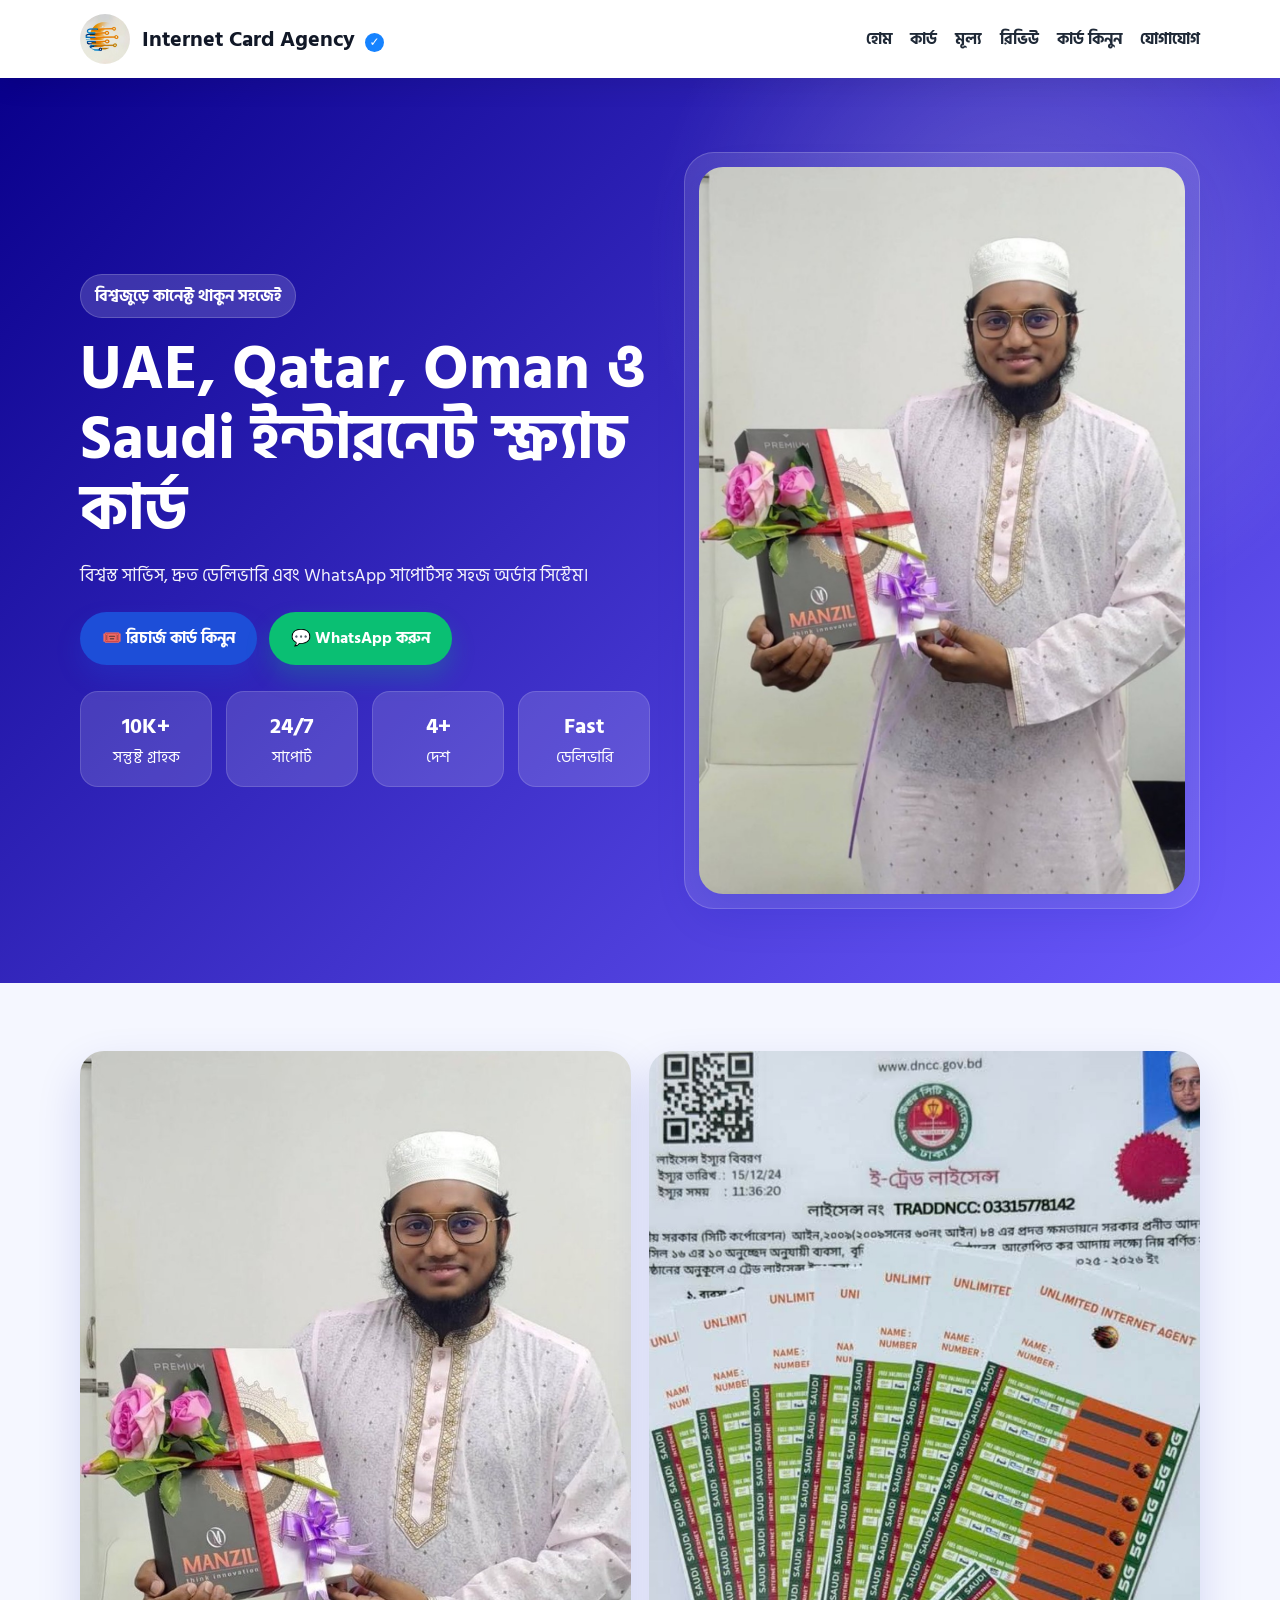
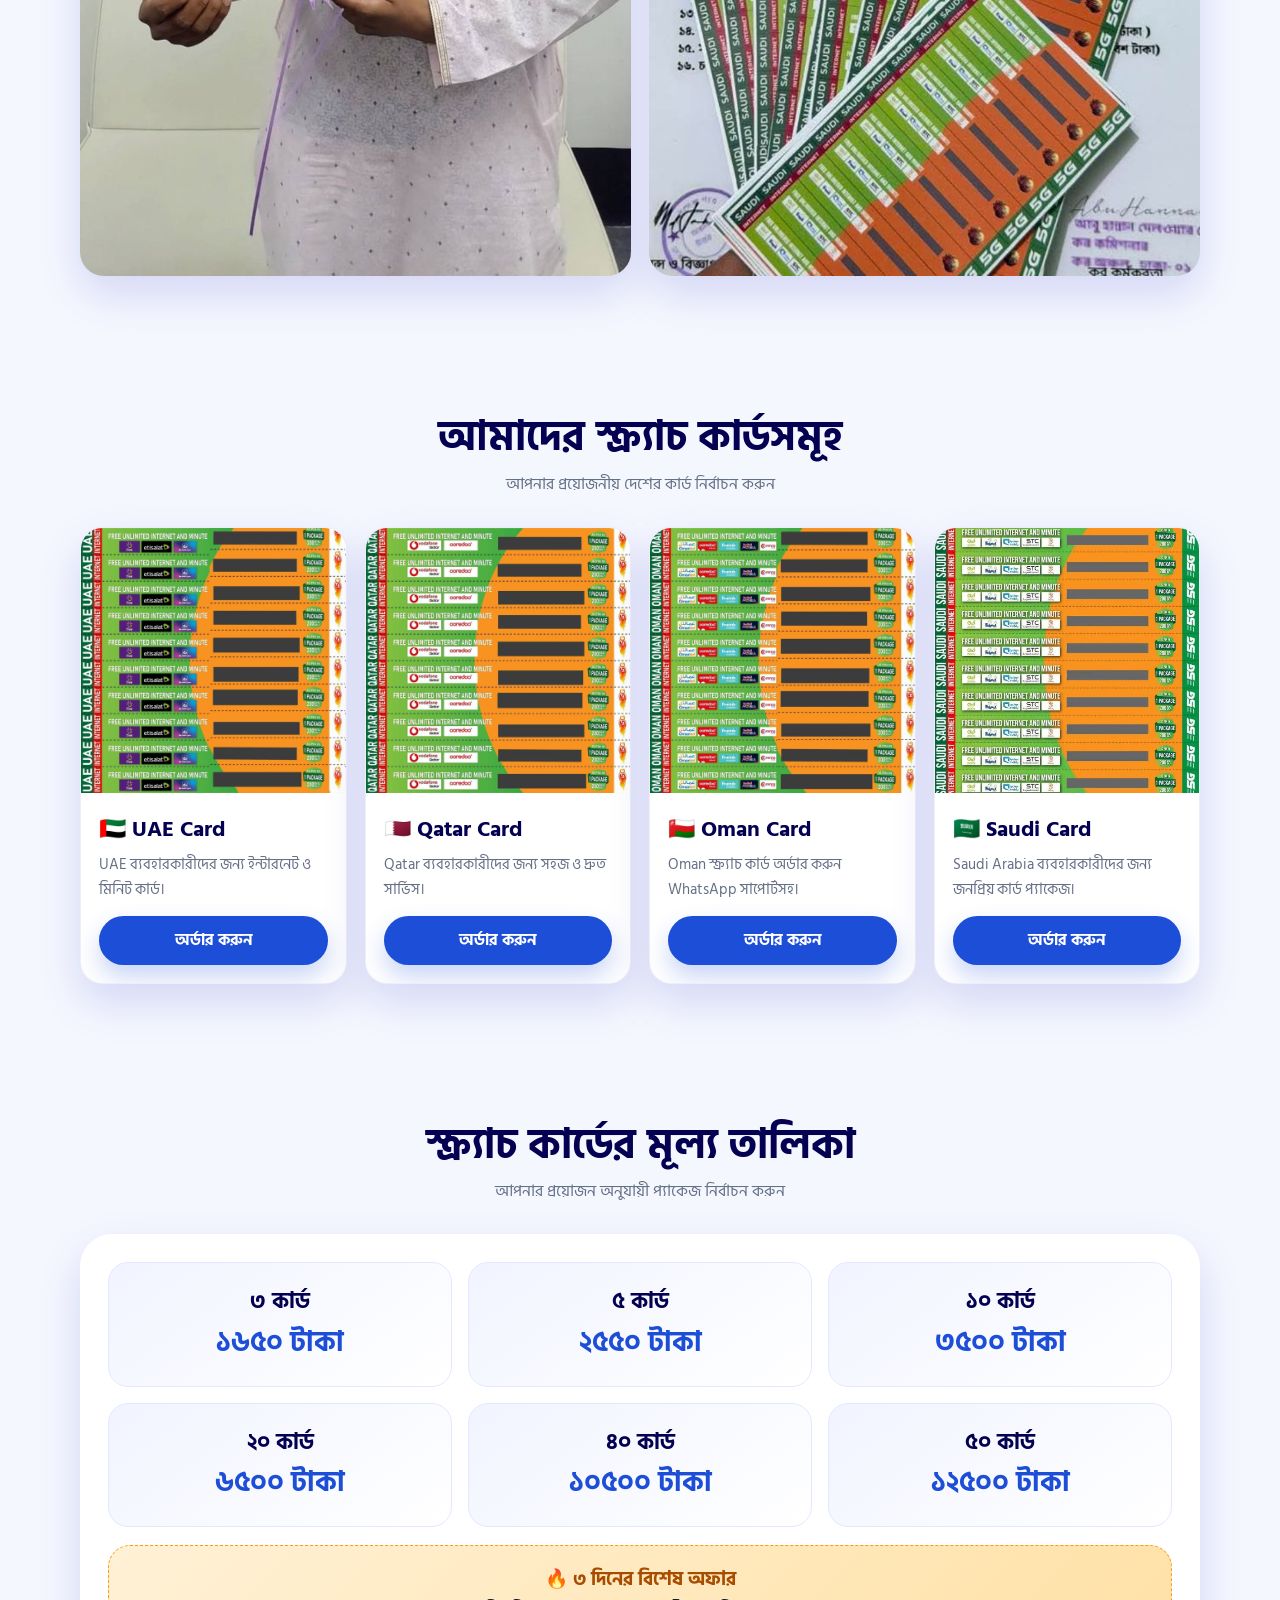
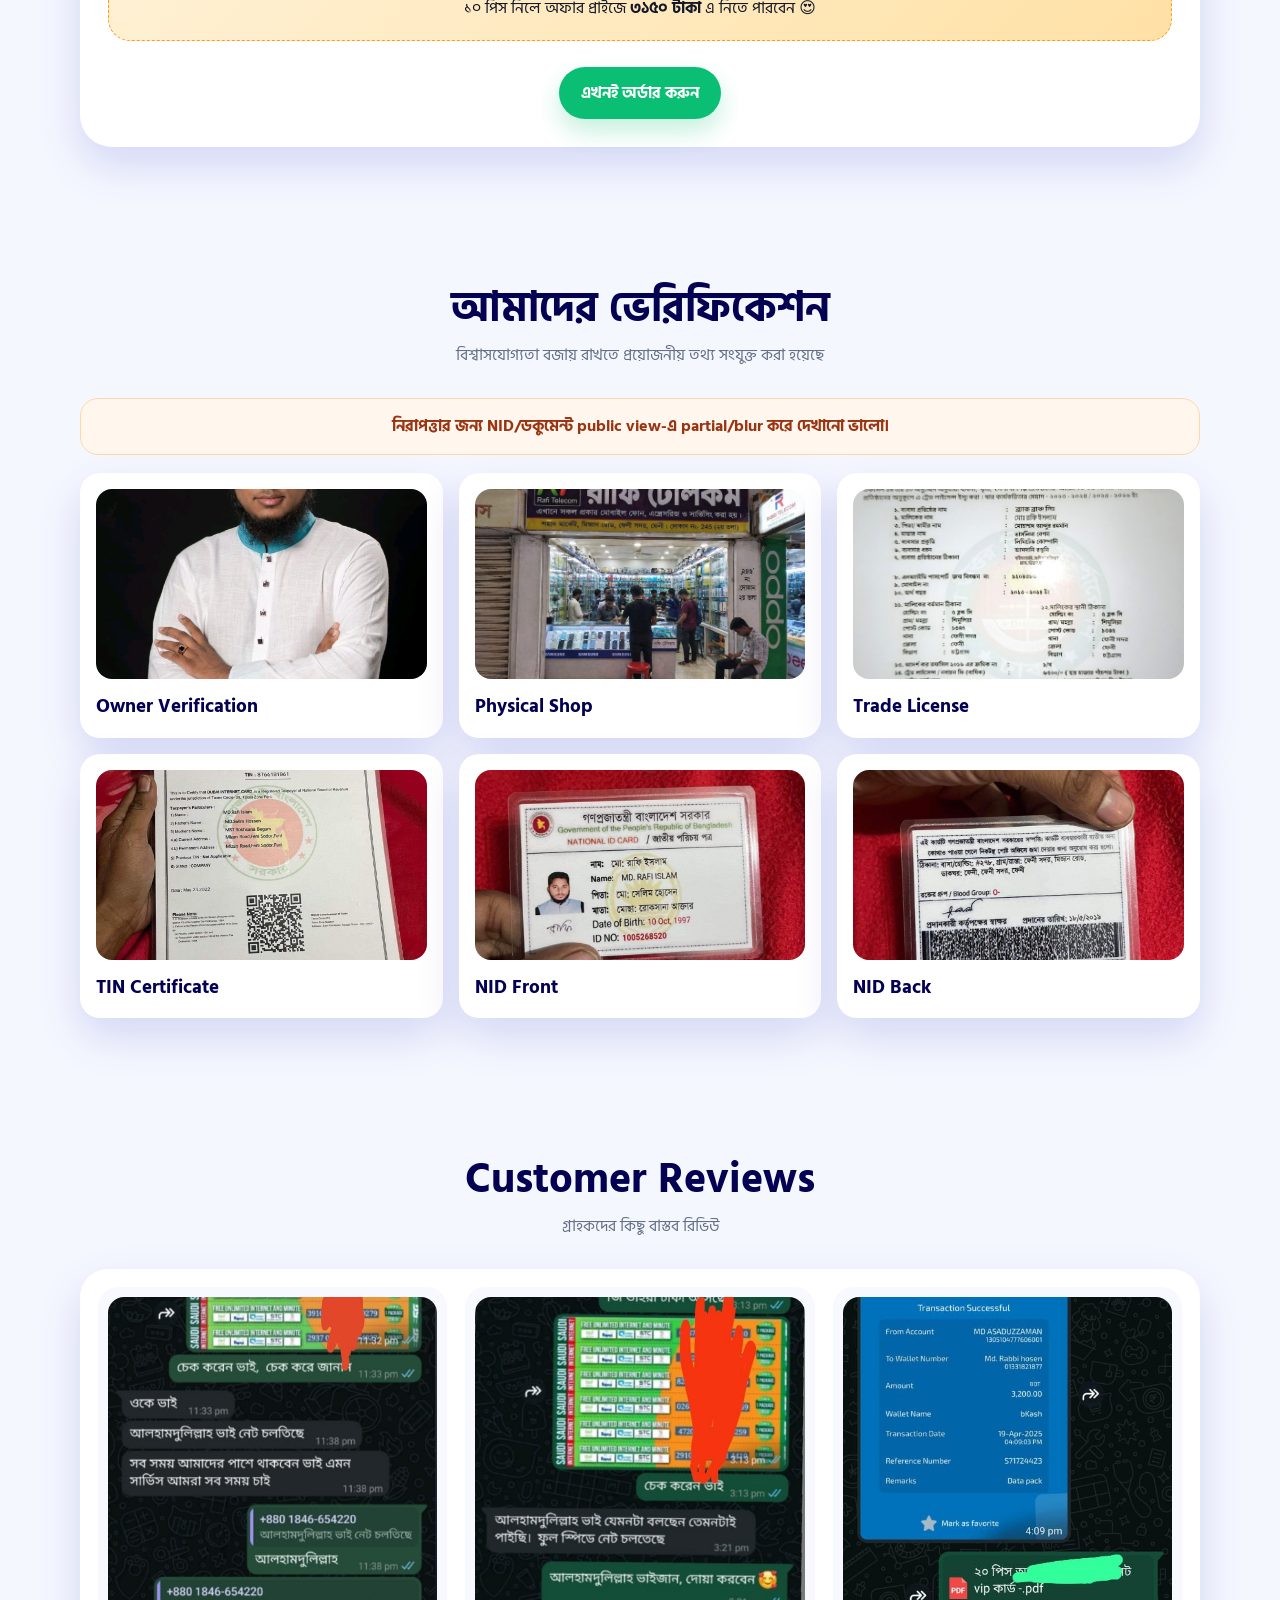
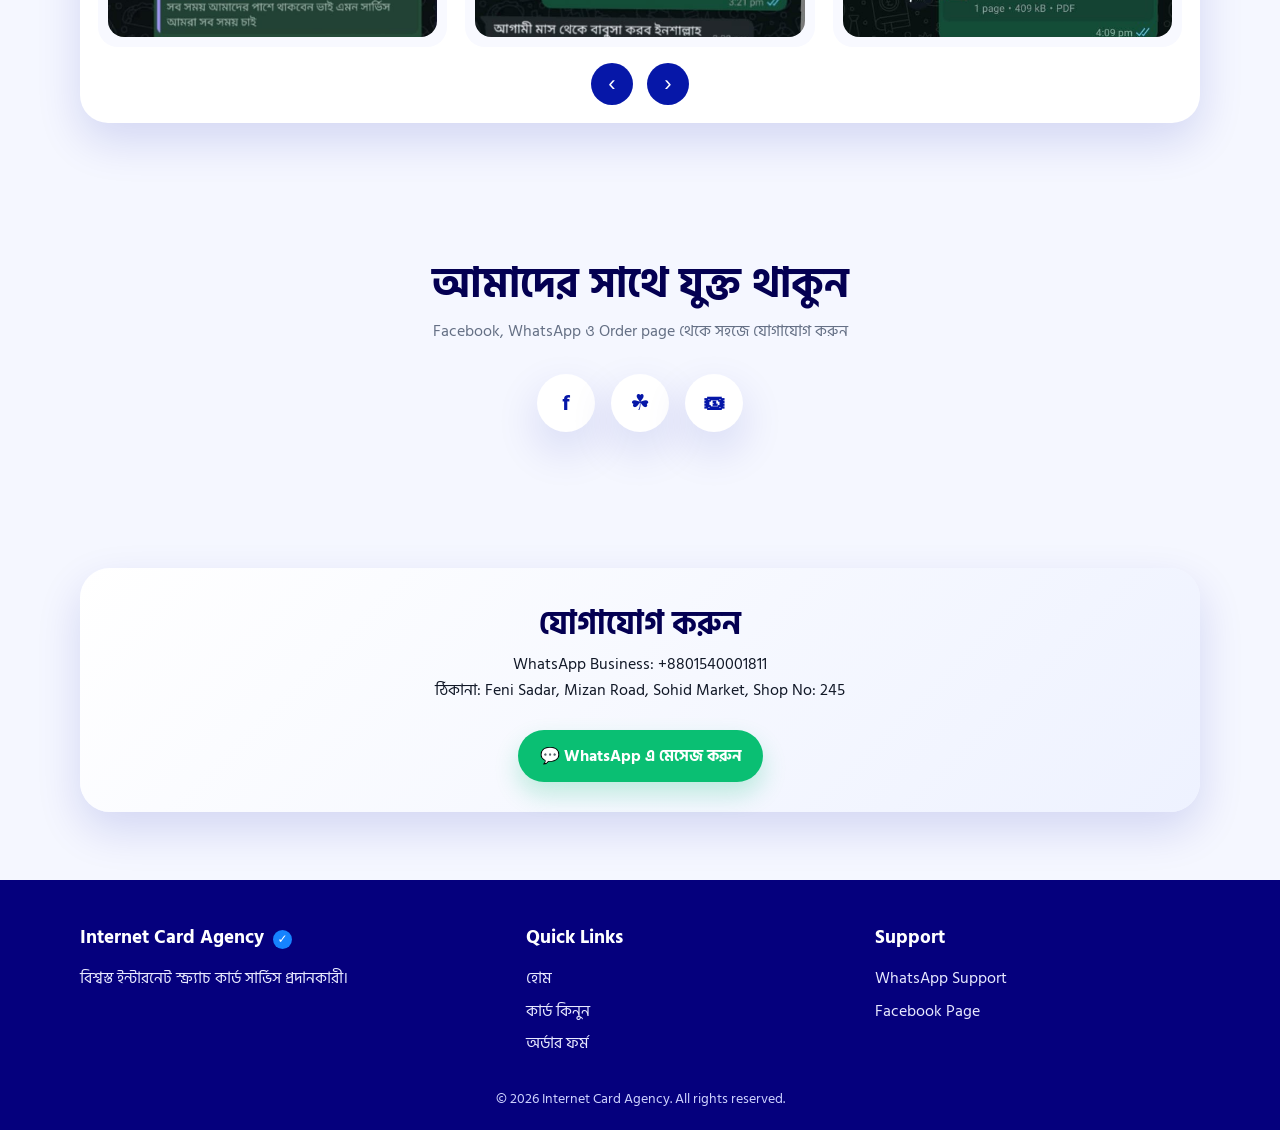
==== index.html @ 19df3362 "Update index.html with new content and structure" ====
<!DOCTYPE html>
<html lang="bn">
<head>
  <!-- ================= Basic SEO ================= -->
  <meta charset="UTF-8">
  <meta name="viewport" content="width=device-width, initial-scale=1.0">
  <title>Internet Card Agency | ইন্টারনেট কার্ড এজেন্সি</title>
  <meta name="description" content="Internet Card Agency - UAE, Qatar, Oman, Saudi scratch card service with trusted WhatsApp support.">
  <link rel="preconnect" href="https://fonts.googleapis.com">
  <link rel="preconnect" href="https://fonts.gstatic.com" crossorigin>
  <link href="https://fonts.googleapis.com/css2?family=Hind+Siliguri:wght@400;600;700;800&display=swap" rel="stylesheet">
  <link rel="stylesheet" href="assets/css/style.css">
</head>
<body>

<!-- ================= Header/Menu ================= -->
<header class="header">
  <div class="container nav">
    <a class="brand" href="index.html">
      <img src="assets/images/logo.png" class="logo" alt="Internet Card Agency Logo">
      <span>Internet Card Agency <span class="verify-dot">✓</span></span>
    </a>
    <button class="menu-btn" onclick="toggleMenu()">☰</button>
    <nav class="menu">
      <a href="index.html">হোম</a>
      <a href="#cards">কার্ড</a>
      <a href="#pricing">মূল্য</a>
      <a href="#reviews">রিভিউ</a>
      <a href="recharge-card.html">কার্ড কিনুন</a>
      <a href="#contact">যোগাযোগ</a>
    </nav>
  </div>
</header>

<!-- ================= Hero Section ================= -->
<section class="hero">
  <div class="container hero-grid">
    <div>
      <span class="badge">বিশ্বজুড়ে কানেক্ট থাকুন সহজেই</span>
      <h1>UAE, Qatar, Oman ও Saudi ইন্টারনেট স্ক্র্যাচ কার্ড</h1>
      <p>বিশ্বস্ত সার্ভিস, দ্রুত ডেলিভারি এবং WhatsApp সাপোর্টসহ সহজ অর্ডার সিস্টেম।</p>
      <div class="hero-actions">
        <a class="btn" href="recharge-card.html">🎟️ রিচার্জ কার্ড কিনুন</a>
        <a class="btn btn-green" href="https://wa.me/8801540001811">💬 WhatsApp করুন</a>
      </div>

      <div class="stats">
        <div class="stat"><b>10K+</b>সন্তুষ্ট গ্রাহক</div>
        <div class="stat"><b>24/7</b>সাপোর্ট</div>
        <div class="stat"><b>4+</b>দেশ</div>
        <div class="stat"><b>Fast</b>ডেলিভারি</div>
      </div>
    </div>

    <div class="hero-card">
      <img src="assets/images/banner1.jpg" alt="Internet Card Agency Banner">
    </div>
  </div>
</section>

<!-- ================= Promotional Banner Section ================= -->
<section class="section">
  <div class="container banner-grid">
    <img class="banner-img" src="assets/images/banner1.jpg" alt="Banner 1">
    <img class="banner-img" src="assets/images/banner2.jpg" alt="Banner 2">
  </div>
</section>

<!-- ================= Country Cards Section ================= -->
<section class="section" id="cards">
  <div class="container">
    <div class="section-title">
      <h2>আমাদের স্ক্র্যাচ কার্ডসমূহ</h2>
      <p>আপনার প্রয়োজনীয় দেশের কার্ড নির্বাচন করুন</p>
    </div>

    <div class="card-grid">
      <div class="service-card">
        <img src="assets/images/uaecard1.jpg" alt="UAE Card">
        <div class="service-card-body">
          <h3>🇦🇪 UAE Card</h3>
          <p>UAE ব্যবহারকারীদের জন্য ইন্টারনেট ও মিনিট কার্ড।</p>
          <a class="btn" href="order.html?country=UAE">অর্ডার করুন</a>
        </div>
      </div>

      <div class="service-card">
        <img src="assets/images/qatarcard1.jpg" alt="Qatar Card">
        <div class="service-card-body">
          <h3>🇶🇦 Qatar Card</h3>
          <p>Qatar ব্যবহারকারীদের জন্য সহজ ও দ্রুত সার্ভিস।</p>
          <a class="btn" href="order.html?country=Qatar">অর্ডার করুন</a>
        </div>
      </div>

      <div class="service-card">
        <img src="assets/images/omancard1.jpg" alt="Oman Card">
        <div class="service-card-body">
          <h3>🇴🇲 Oman Card</h3>
          <p>Oman স্ক্র্যাচ কার্ড অর্ডার করুন WhatsApp সাপোর্টসহ।</p>
          <a class="btn" href="order.html?country=Oman">অর্ডার করুন</a>
        </div>
      </div>

      <div class="service-card">
        <img src="assets/images/saudicard1.jpg" alt="Saudi Card">
        <div class="service-card-body">
          <h3>🇸🇦 Saudi Card</h3>
          <p>Saudi Arabia ব্যবহারকারীদের জন্য জনপ্রিয় কার্ড প্যাকেজ।</p>
          <a class="btn" href="order.html?country=Saudi Arabia">অর্ডার করুন</a>
        </div>
      </div>
    </div>
  </div>
</section>

<!-- ================= Price Section ================= -->
<section class="section" id="pricing">
  <div class="container">
    <div class="section-title">
      <h2>স্ক্র্যাচ কার্ডের মূল্য তালিকা</h2>
      <p>আপনার প্রয়োজন অনুযায়ী প্যাকেজ নির্বাচন করুন</p>
    </div>

    <div class="price-wrap">
      <div class="price-grid">
        <div class="price-box"><h3>৩ কার্ড</h3><b>১৬৫০ টাকা</b></div>
        <div class="price-box"><h3>৫ কার্ড</h3><b>২৫৫০ টাকা</b></div>
        <div class="price-box"><h3>১০ কার্ড</h3><b>৩৫০০ টাকা</b></div>
        <div class="price-box"><h3>২০ কার্ড</h3><b>৬৫০০ টাকা</b></div>
        <div class="price-box"><h3>৪০ কার্ড</h3><b>১০৫০০ টাকা</b></div>
        <div class="price-box"><h3>৫০ কার্ড</h3><b>১২৫০০ টাকা</b></div>
      </div>

      <div class="offer">
        <h3>🔥 ৩ দিনের বিশেষ অফার</h3>
        <p>১০ পিস নিলে অফার প্রাইজে <b>৩১৫০ টাকা</b> এ নিতে পারবেন 😍</p>
      </div>

      <br>
      <div class="center">
        <a class="btn btn-green" href="order.html">এখনই অর্ডার করুন</a>
      </div>
    </div>
  </div>
</section>

<!-- ================= Verification Section ================= -->
<section class="section">
  <div class="container">
    <div class="section-title">
      <h2>আমাদের ভেরিফিকেশন</h2>
      <p>বিশ্বাসযোগ্যতা বজায় রাখতে প্রয়োজনীয় তথ্য সংযুক্ত করা হয়েছে</p>
    </div>

    <div class="notice">
      নিরাপত্তার জন্য NID/ডকুমেন্ট public view-এ partial/blur করে দেখানো ভালো।
    </div>

    <div class="verify-grid">
      <div class="verify-card"><img src="assets/images/owner1.jpg" alt="Owner"><h3>Owner Verification</h3></div>
      <div class="verify-card"><img src="assets/images/shop1.jpg" alt="Shop"><h3>Physical Shop</h3></div>
      <div class="verify-card"><img src="assets/images/trade.jpg" alt="Trade License"><h3>Trade License</h3></div>
      <div class="verify-card"><img src="assets/images/tin.jpg" alt="TIN"><h3>TIN Certificate</h3></div>
      <div class="verify-card"><img src="assets/images/nidfront.jpg" alt="NID Front"><h3>NID Front</h3></div>
      <div class="verify-card"><img src="assets/images/nidback.jpg" alt="NID Back"><h3>NID Back</h3></div>
    </div>
  </div>
</section>

<!-- ================= Customer Reviews Slideshow ================= -->
<section class="section" id="reviews">
  <div class="container">
    <div class="section-title">
      <h2>Customer Reviews</h2>
      <p>গ্রাহকদের কিছু বাস্তব রিভিউ</p>
    </div>

    <div class="review-slider">
      <div class="review-track">
        <div class="review-item"><img src="assets/images/review1.jpg" alt="Review 1"></div>
        <div class="review-item"><img src="assets/images/review2.jpg" alt="Review 2"></div>
        <div class="review-item"><img src="assets/images/review3.jpg" alt="Review 3"></div>
        <div class="review-item"><img src="assets/images/review4.jpg" alt="Review 4"></div>
        <div class="review-item"><img src="assets/images/review5.jpg" alt="Review 5"></div>
        <div class="review-item"><img src="assets/images/review6.jpg" alt="Review 6"></div>
        <div class="review-item"><img src="assets/images/review7.jpg" alt="Review 7"></div>
        <div class="review-item"><img src="assets/images/review8.jpg" alt="Review 8"></div>
      </div>

      <div class="slider-controls">
        <button onclick="moveReviews(-1)">‹</button>
        <button onclick="moveReviews(1)">›</button>
      </div>
    </div>
  </div>
</section>

<!-- ================= Social Section ================= -->
<section class="section">
  <div class="container">
    <div class="section-title">
      <h2>আমাদের সাথে যুক্ত থাকুন</h2>
      <p>Facebook, WhatsApp ও Order page থেকে সহজে যোগাযোগ করুন</p>
    </div>

    <div class="socials">
      <a href="https://www.facebook.com/share/199cBUhcGf/" target="_blank">f</a>
      <a href="https://wa.me/8801540001811" target="_blank">☘</a>
      <a href="recharge-card.html">🎟</a>
    </div>
  </div>
</section>

<!-- ================= Contact Section ================= -->
<section class="section" id="contact">
  <div class="container">
    <div class="contact-box">
      <h2>যোগাযোগ করুন</h2>
      <p>WhatsApp Business: +8801540001811</p>
      <p>ঠিকানা: Feni Sadar, Mizan Road, Sohid Market, Shop No: 245</p>
      <br>
      <a class="btn btn-green" href="https://wa.me/8801540001811">💬 WhatsApp এ মেসেজ করুন</a>
    </div>
  </div>
</section>

<!-- ================= Footer ================= -->
<footer class="footer">
  <div class="container footer-grid">
    <div>
      <h3>Internet Card Agency <span class="verify-dot">✓</span></h3>
      <p>বিশ্বস্ত ইন্টারনেট স্ক্র্যাচ কার্ড সার্ভিস প্রদানকারী।</p>
    </div>

    <div>
      <h3>Quick Links</h3>
      <a href="index.html">হোম</a>
      <a href="recharge-card.html">কার্ড কিনুন</a>
      <a href="order.html">অর্ডার ফর্ম</a>
    </div>

    <div>
      <h3>Support</h3>
      <a href="https://wa.me/8801540001811">WhatsApp Support</a>
      <a href="https://www.facebook.com/share/199cBUhcGf/">Facebook Page</a>
    </div>
  </div>

  <div class="copy">© 2026 Internet Card Agency. All rights reserved.</div>
</footer>

<script src="assets/js/script.js"></script>
</body>
</html>
---- assets/css/style.css ----
/* =========================================================
   Internet Card Agency - Main CSS
   যেকোনো section edit করার জন্য comment title দেখে খুঁজে নাও
   ========================================================= */

:root{
  --primary:#0617a8;
  --primary2:#4338ca;
  --dark:#040052;
  --blue:#1d4ed8;
  --green:#0abf73;
  --orange:#ff9a19;
  --bg:#f5f7ff;
  --text:#111827;
  --muted:#657085;
  --white:#ffffff;
  --shadow:0 18px 45px rgba(6,23,168,.14);
  --radius:22px;
}

*{box-sizing:border-box;margin:0;padding:0}
html{scroll-behavior:smooth}
body{
  font-family:'Hind Siliguri', system-ui, -apple-system, Segoe UI, sans-serif;
  background:var(--bg);
  color:var(--text);
  line-height:1.65;
}
a{text-decoration:none;color:inherit}
img{max-width:100%;display:block}
.container{width:min(1120px,92%);margin:auto}
.section{padding:68px 0}
.section-title{text-align:center;margin-bottom:30px}
.section-title h2{font-size:clamp(26px,4vw,42px);color:var(--dark);line-height:1.2}
.section-title p{color:var(--muted);margin-top:8px}
.center{text-align:center}

/* ================= Header / Menu ================= */
.header{
  position:sticky;top:0;z-index:999;
  background:rgba(255,255,255,.96);
  backdrop-filter:blur(10px);
  box-shadow:0 8px 24px rgba(0,0,0,.08);
}
.nav{height:78px;display:flex;align-items:center;justify-content:space-between;gap:18px}
.brand{display:flex;align-items:center;gap:12px;font-weight:800;font-size:22px}
.logo{width:50px;height:50px;border-radius:50%;object-fit:cover;background:#eef2ff}
.verify-dot{display:inline-grid;place-items:center;background:#1683ff;color:#fff;border-radius:50%;width:19px;height:19px;font-size:12px;margin-left:4px}
.menu{display:flex;align-items:center;gap:18px}
.menu a{font-weight:700;color:#1f2937}
.menu a:hover{color:var(--blue)}
.menu-btn{display:none;border:0;background:#eef2ff;color:var(--dark);padding:10px 14px;border-radius:14px;font-size:22px;cursor:pointer}

/* ================= Buttons ================= */
.btn{
  display:inline-flex;align-items:center;justify-content:center;gap:8px;
  padding:13px 22px;border-radius:999px;border:0;cursor:pointer;
  background:var(--blue);color:#fff;font-weight:800;
  box-shadow:0 12px 24px rgba(29,78,216,.24);
  transition:.25s ease;
}
.btn:hover{transform:translateY(-2px)}
.btn-green{background:var(--green);box-shadow:0 12px 24px rgba(10,191,115,.24)}
.btn-dark{background:var(--dark)}
.btn-soft{background:#ebe9ff;color:var(--primary);box-shadow:none}
.full-btn{width:100%}

/* ================= Home Hero Section ================= */
.hero{
  background:
    radial-gradient(circle at 80% 20%,rgba(255,255,255,.22),transparent 30%),
    linear-gradient(135deg,#09008b,#6d5bff);
  color:#fff;
  overflow:hidden;
}
.hero-grid{display:grid;grid-template-columns:1.05fr .95fr;gap:34px;align-items:center;padding:74px 0}
.badge{display:inline-block;background:rgba(255,255,255,.16);border:1px solid rgba(255,255,255,.18);padding:8px 14px;border-radius:999px;margin-bottom:16px;font-weight:800}
.hero h1{font-size:clamp(34px,6vw,62px);line-height:1.13;margin-bottom:16px}
.hero p{font-size:18px;opacity:.94;margin-bottom:22px}
.hero-actions{display:flex;gap:12px;flex-wrap:wrap}
.hero-card{background:rgba(255,255,255,.12);padding:14px;border-radius:30px;border:1px solid rgba(255,255,255,.18)}
.hero-card img{width:100%;border-radius:24px;box-shadow:var(--shadow)}
.stats{display:grid;grid-template-columns:repeat(4,1fr);gap:14px;margin-top:26px}
.stat{background:rgba(255,255,255,.14);border:1px solid rgba(255,255,255,.14);padding:16px;border-radius:18px;text-align:center}
.stat b{font-size:22px;display:block}

/* ================= Banner Section ================= */
.banner-grid{display:grid;grid-template-columns:repeat(2,1fr);gap:18px}
.banner-img{border-radius:24px;box-shadow:var(--shadow);width:100%;height:100%;object-fit:cover;background:#fff}

/* ================= Country Card Section ================= */
.card-grid{display:grid;grid-template-columns:repeat(4,1fr);gap:18px}
.service-card{
  background:#fff;border-radius:var(--radius);overflow:hidden;
  box-shadow:var(--shadow);border:1px solid rgba(6,23,168,.07);
}
.service-card img{width:100%;aspect-ratio:1/1;object-fit:cover;background:#eef2ff}
.service-card-body{padding:18px}
.service-card h3{font-size:22px;color:var(--dark);margin-bottom:6px}
.service-card p{color:var(--muted);font-size:15px}
.service-card .btn{width:100%;margin-top:14px;padding:11px 14px}

/* ================= Pricing Section ================= */
.price-wrap{background:#fff;border-radius:32px;box-shadow:var(--shadow);padding:28px}
.price-grid{display:grid;grid-template-columns:repeat(3,1fr);gap:16px}
.price-box{
  background:linear-gradient(145deg,#f1f4ff,#fff);
  border:1px solid #e4e8ff;border-radius:20px;padding:20px;text-align:center;
}
.price-box h3{color:var(--dark);font-size:22px}
.price-box b{font-size:28px;color:var(--blue)}
.offer{
  margin-top:18px;padding:18px;border-radius:22px;text-align:center;
  background:linear-gradient(135deg,#fff1d6,#ffe1a6);
  border:1px dashed var(--orange);
}
.offer h3{color:#a84d00}

/* ================= Verification Section ================= */
.verify-grid{display:grid;grid-template-columns:repeat(3,1fr);gap:16px}
.verify-card{background:#fff;padding:16px;border-radius:20px;box-shadow:var(--shadow)}
.verify-card img{height:190px;width:100%;object-fit:cover;border-radius:16px;background:#eef2ff}
.verify-card h3{margin-top:12px;color:var(--dark)}
.notice{
  background:#fff7ed;border:1px solid #fed7aa;color:#9a3412;
  padding:14px;border-radius:18px;margin-bottom:18px;text-align:center;font-weight:700;
}

/* ================= Review Slideshow ================= */
.review-slider{position:relative;overflow:hidden;background:#fff;border-radius:28px;box-shadow:var(--shadow);padding:18px}
.review-track{display:flex;gap:18px;transition:transform .45s ease}
.review-item{min-width:calc(33.333% - 12px);background:#f8f9ff;border-radius:20px;padding:10px}
.review-item img{border-radius:16px;width:100%;height:340px;object-fit:cover}
.slider-controls{text-align:center;margin-top:16px}
.slider-controls button{
  border:0;background:var(--primary);color:#fff;border-radius:50%;
  width:42px;height:42px;margin:0 5px;font-size:22px;cursor:pointer;
}

/* ================= Recharge Page ================= */
.page-hero{background:linear-gradient(135deg,#09008b,#4c39ff);color:#fff;text-align:center;padding:56px 0}
.page-hero h1{font-size:clamp(30px,5vw,50px)}
.country-info-grid{display:grid;grid-template-columns:repeat(2,1fr);gap:18px}
.info-box{
  background:#fff;border-radius:24px;box-shadow:var(--shadow);
  padding:18px;display:grid;grid-template-columns:118px 1fr;gap:16px;align-items:center;
}
.info-box img{width:118px;height:118px;object-fit:cover;border-radius:18px;background:#eef2ff}
.info-box h3{color:var(--dark);margin-bottom:6px}
.info-box p{color:var(--muted)}
.package-list{display:grid;grid-template-columns:repeat(3,1fr);gap:12px;margin-top:15px}
.pkg{background:#f1f4ff;padding:13px;border-radius:15px;text-align:center;font-weight:800;color:var(--dark)}

/* ================= Order Form ================= */
.form-wrap{max-width:700px;margin:auto;background:#fff;border-radius:30px;box-shadow:var(--shadow);padding:28px}
.form-group{margin-bottom:18px}
label{font-weight:800;display:block;margin-bottom:8px}
input,select{
  width:100%;padding:15px 16px;border:1px solid #dfe4f3;border-radius:14px;
  font-size:16px;background:#fff;color:#222;font-family:inherit;
}
.price-preview{background:#f0f4ff;border-radius:18px;padding:16px;margin:15px 0;font-weight:800;color:var(--dark);text-align:center}
.instruction-list{margin-top:12px;text-align:left;display:inline-block;color:#374151}
.instruction-list li{margin:5px 0}

/* ================= Social / Contact / Footer ================= */
.socials{display:flex;justify-content:center;gap:16px;flex-wrap:wrap}
.socials a{
  width:58px;height:58px;border-radius:50%;background:#fff;display:grid;place-items:center;
  box-shadow:var(--shadow);font-size:22px;color:var(--primary);font-weight:800;
}
.contact-box{background:linear-gradient(135deg,#fff,#eef2ff);border-radius:30px;box-shadow:var(--shadow);padding:30px;text-align:center}
.contact-box h2{color:var(--dark);font-size:32px}
.footer{background:#05007d;color:#fff;padding:42px 0 20px}
.footer-grid{display:grid;grid-template-columns:1.3fr 1fr 1fr;gap:24px}
.footer h3{margin-bottom:12px}
.footer a,.footer p{color:#e8e9ff;margin:6px 0;display:block}
.copy{text-align:center;margin-top:25px;color:#cfd2ff;font-size:14px}

/* ================= Mobile Responsive ================= */
@media(max-width:900px){
  .menu{display:none;position:absolute;left:4%;right:4%;top:84px;background:#fff;padding:18px;border-radius:18px;box-shadow:var(--shadow);flex-direction:column;align-items:flex-start}
  .menu.active{display:flex}
  .menu-btn{display:block}
  .hero-grid,.footer-grid{grid-template-columns:1fr}
  .card-grid,.stats,.price-grid,.verify-grid,.country-info-grid,.banner-grid{grid-template-columns:1fr}
  .review-item{min-width:100%}
  .review-item img{height:auto}
  .hero-actions .btn{width:100%}
  .info-box{grid-template-columns:1fr}
  .info-box img{width:100%;height:auto}
  .package-list{grid-template-columns:1fr}
}
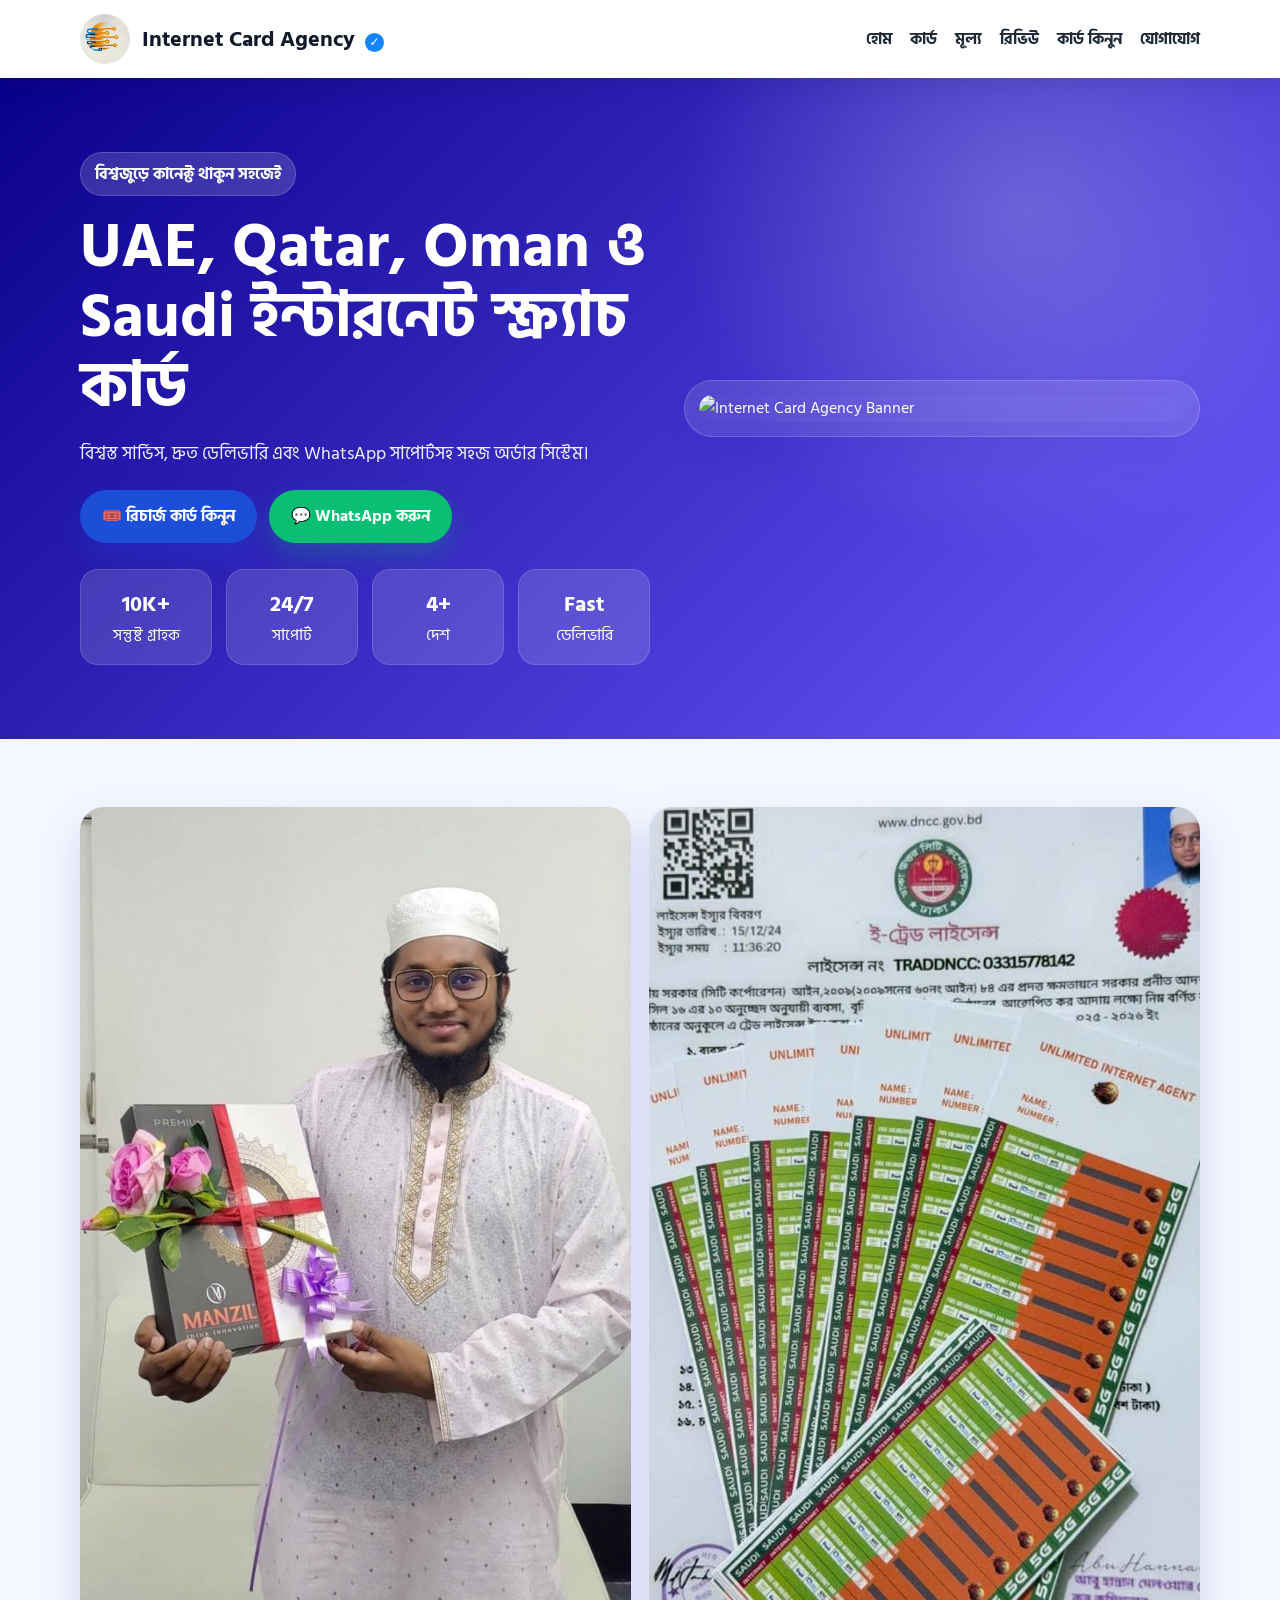
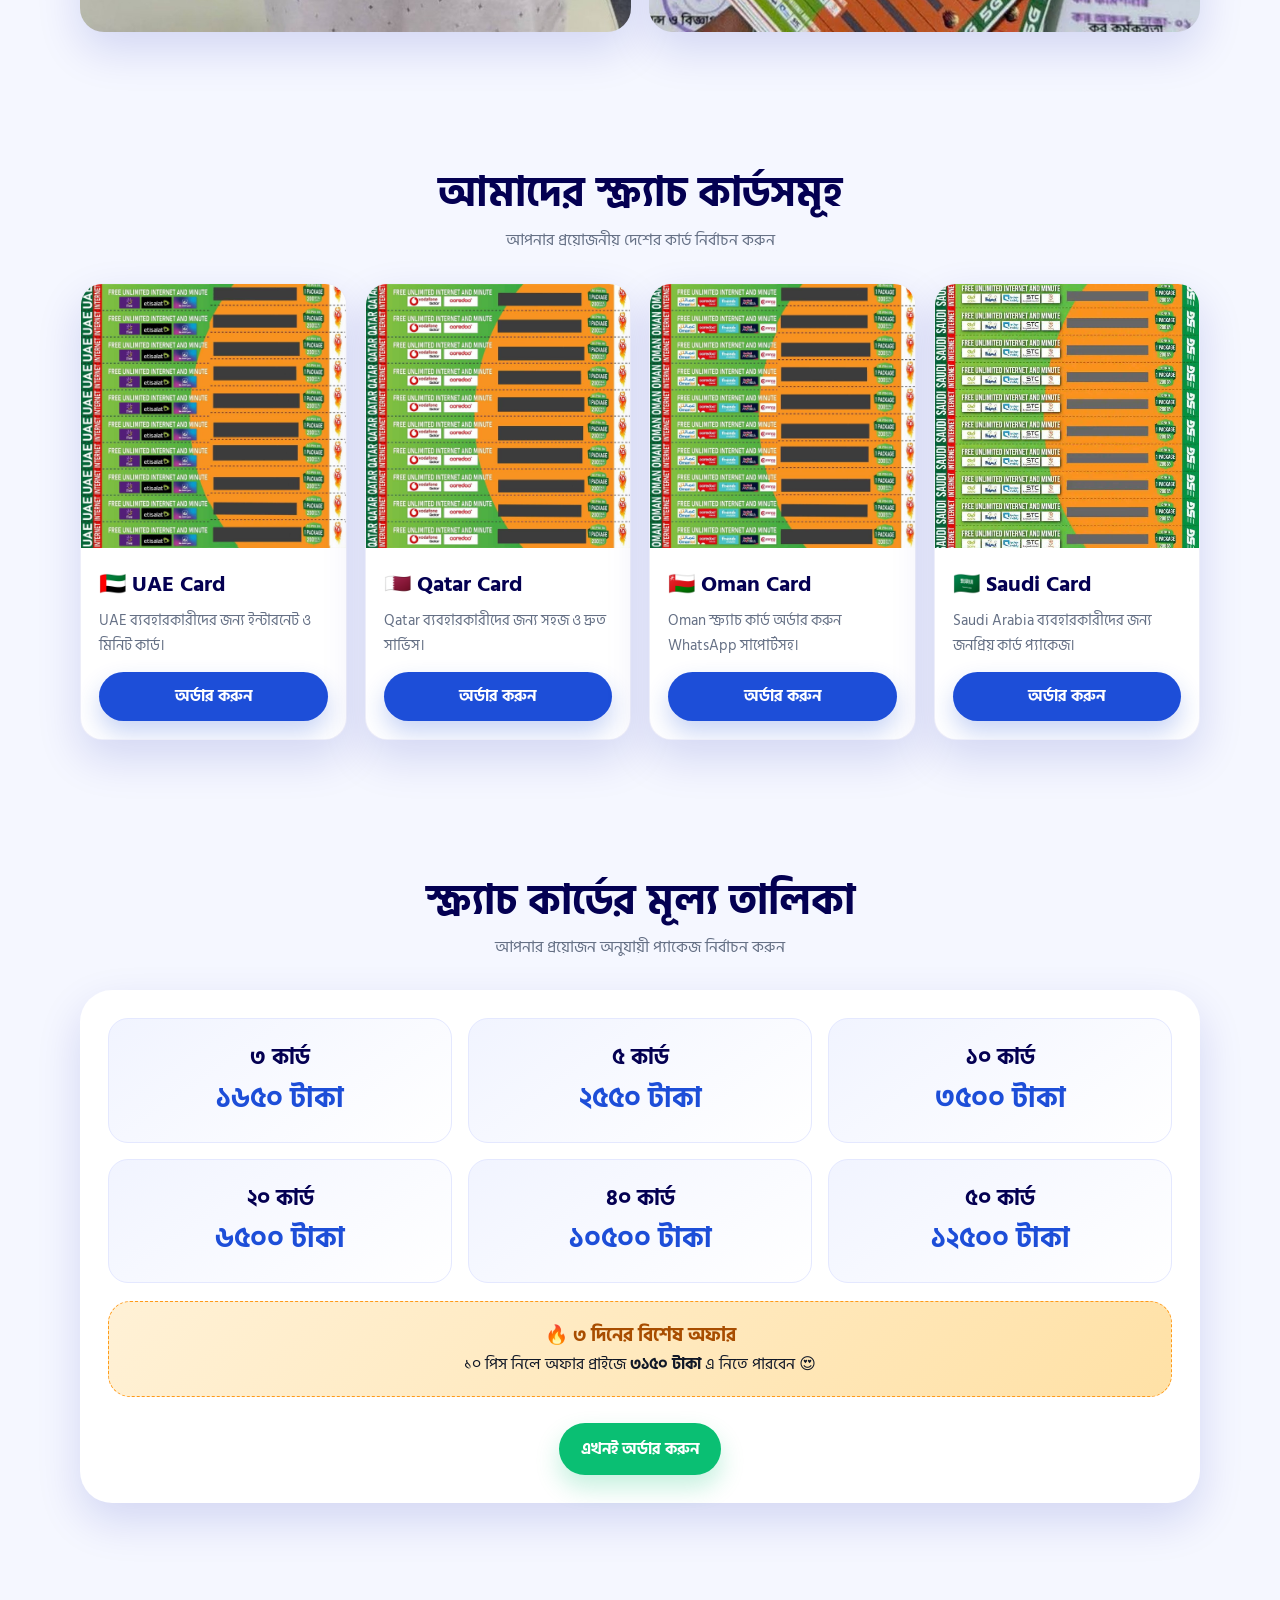
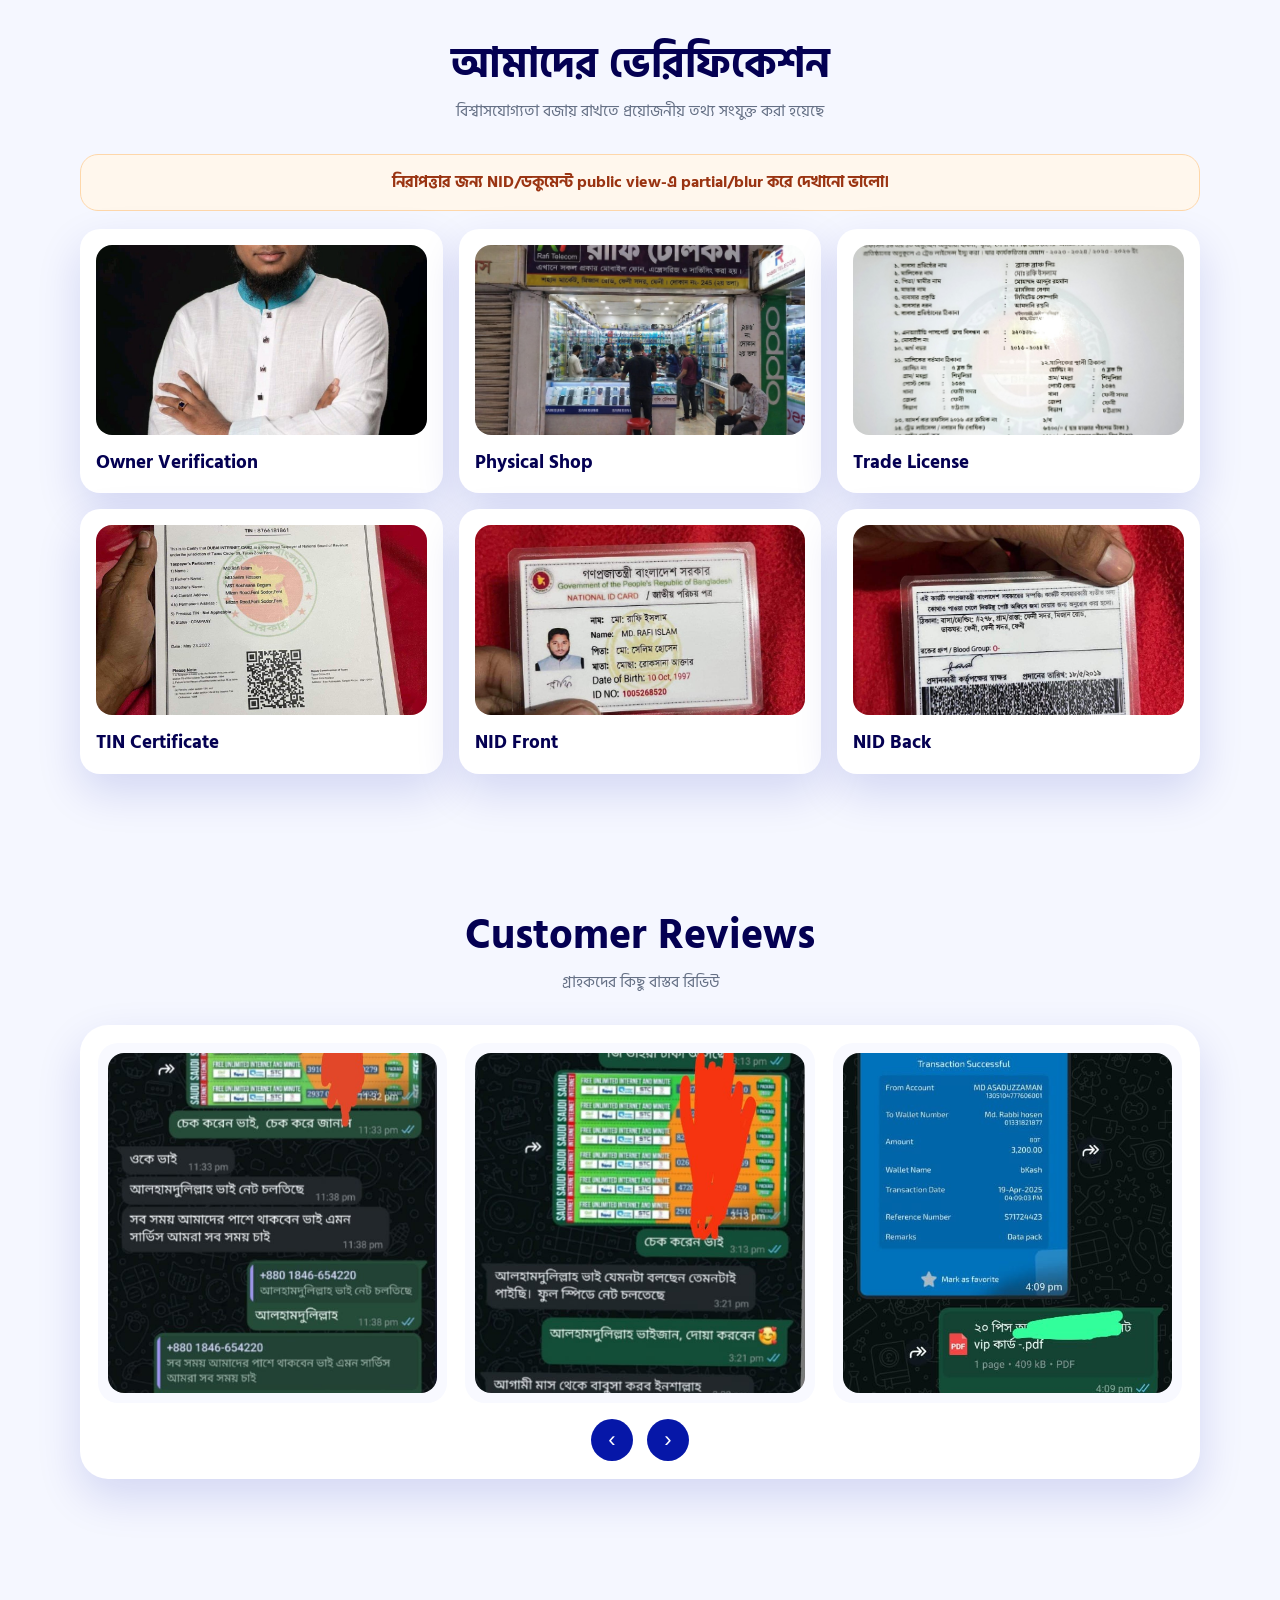
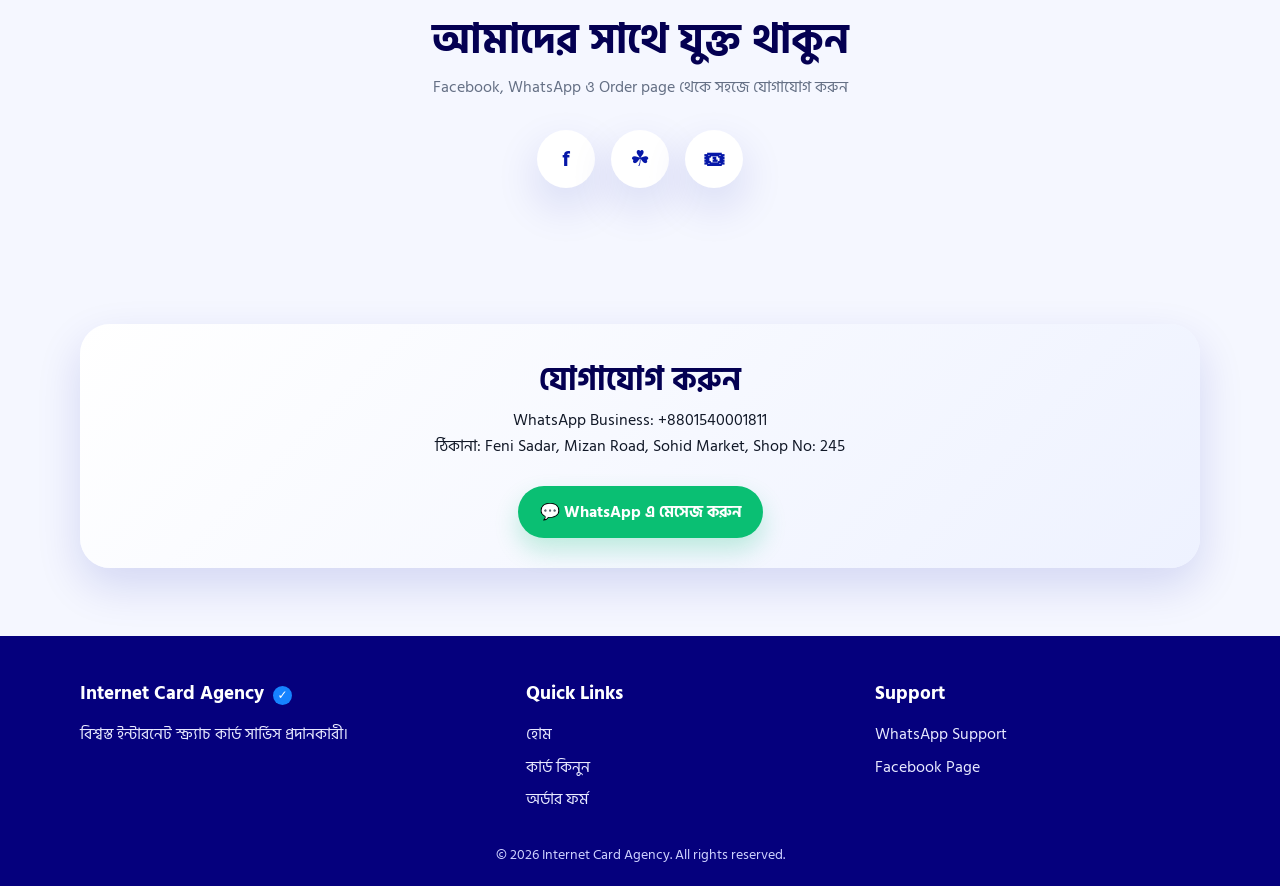
==== commit 4dde2845: "Update index.html" ====
--- a/index.html
+++ b/index.html
@@ -53,7 +53,7 @@
     </div>
 
     <div class="hero-card">
-      <img src="assets/images/banner1.jpg" alt="Internet Card Agency Banner">
+      <img src="assets/videos/video1.mp4" alt="Internet Card Agency Banner">
     </div>
   </div>
 </section>
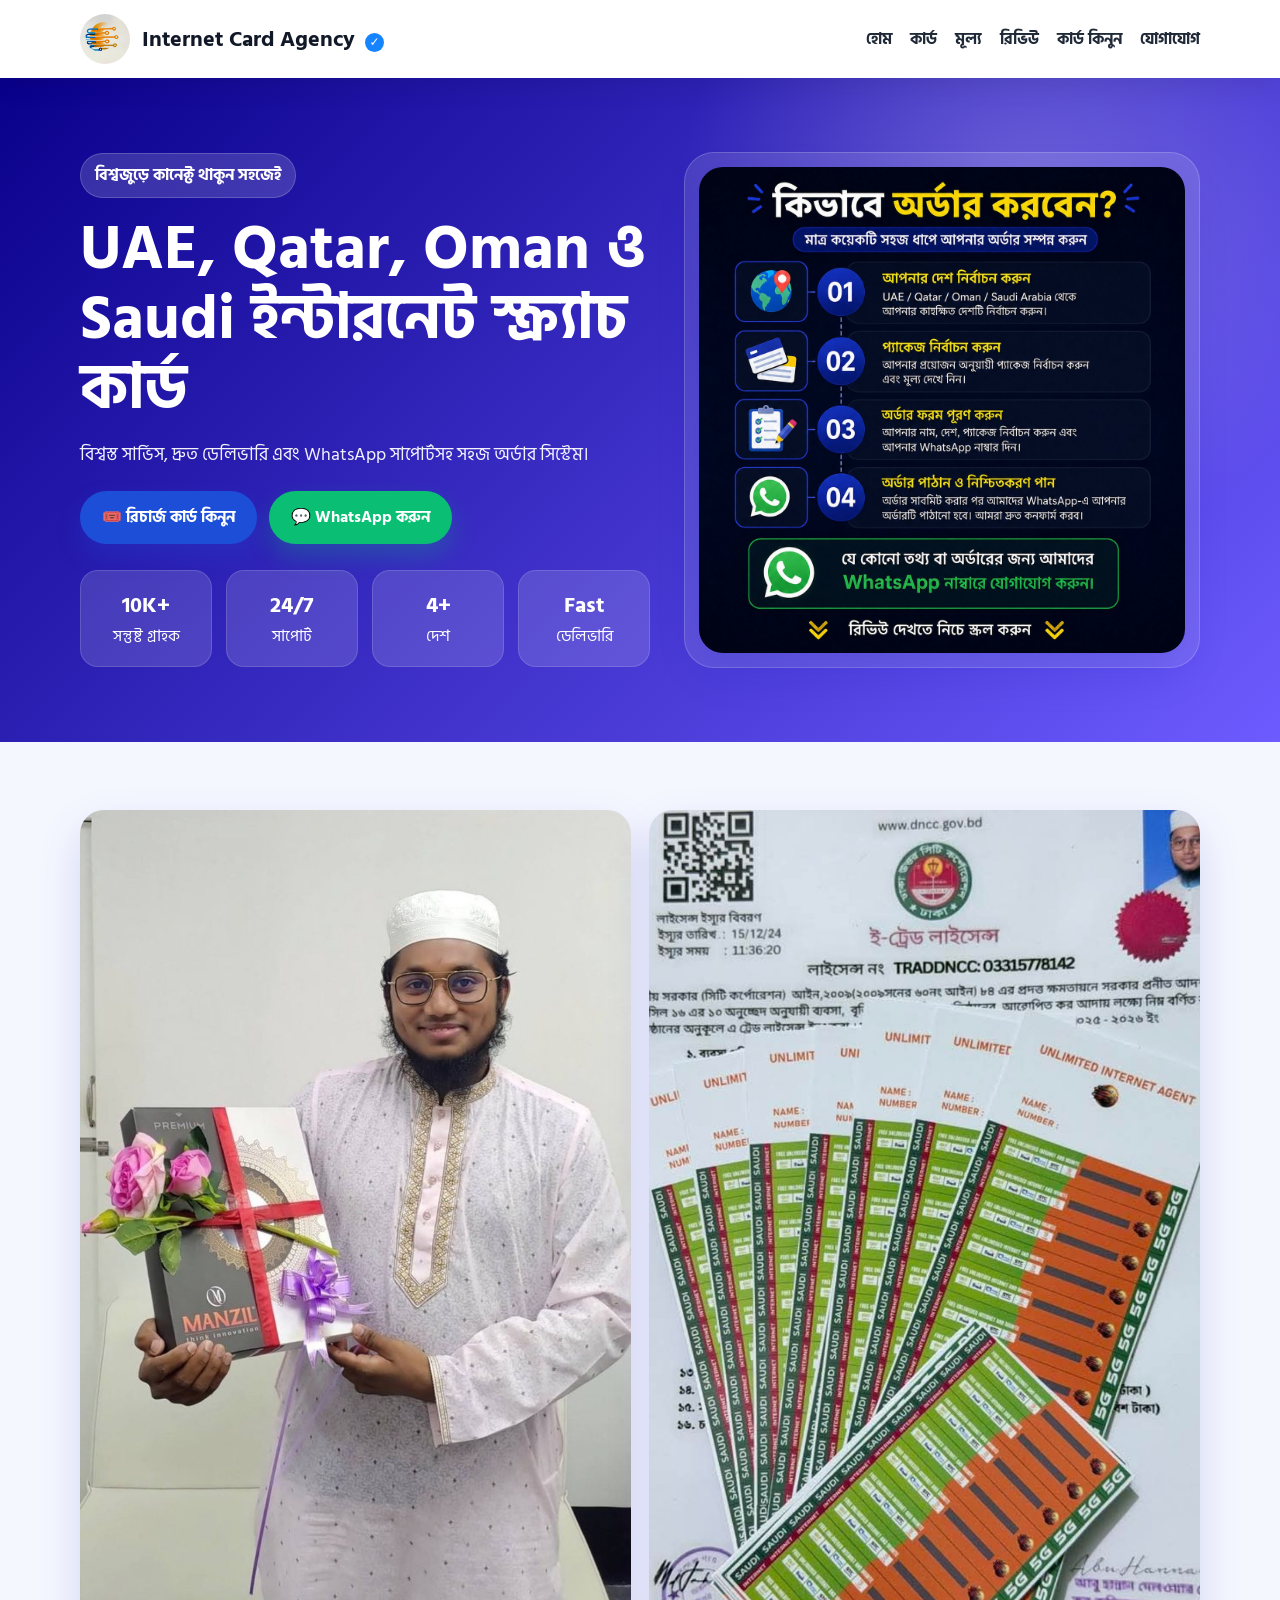
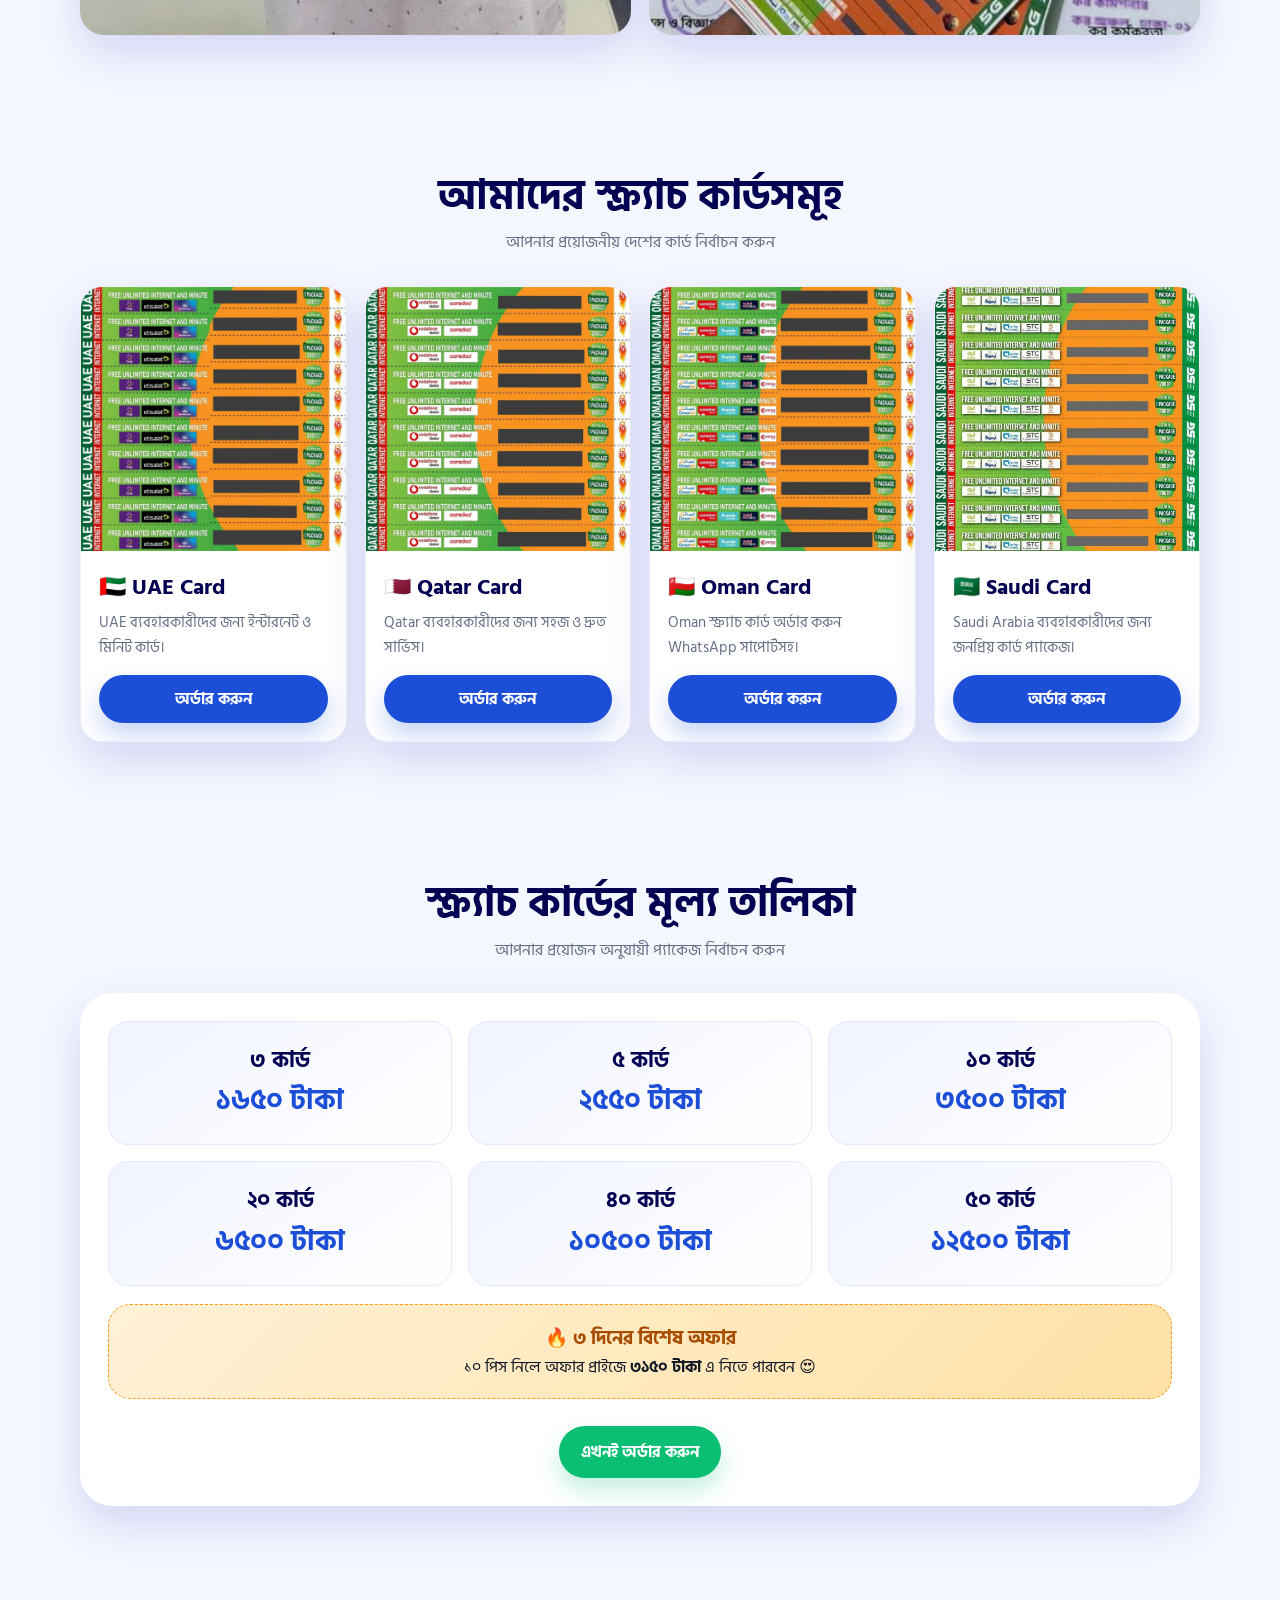
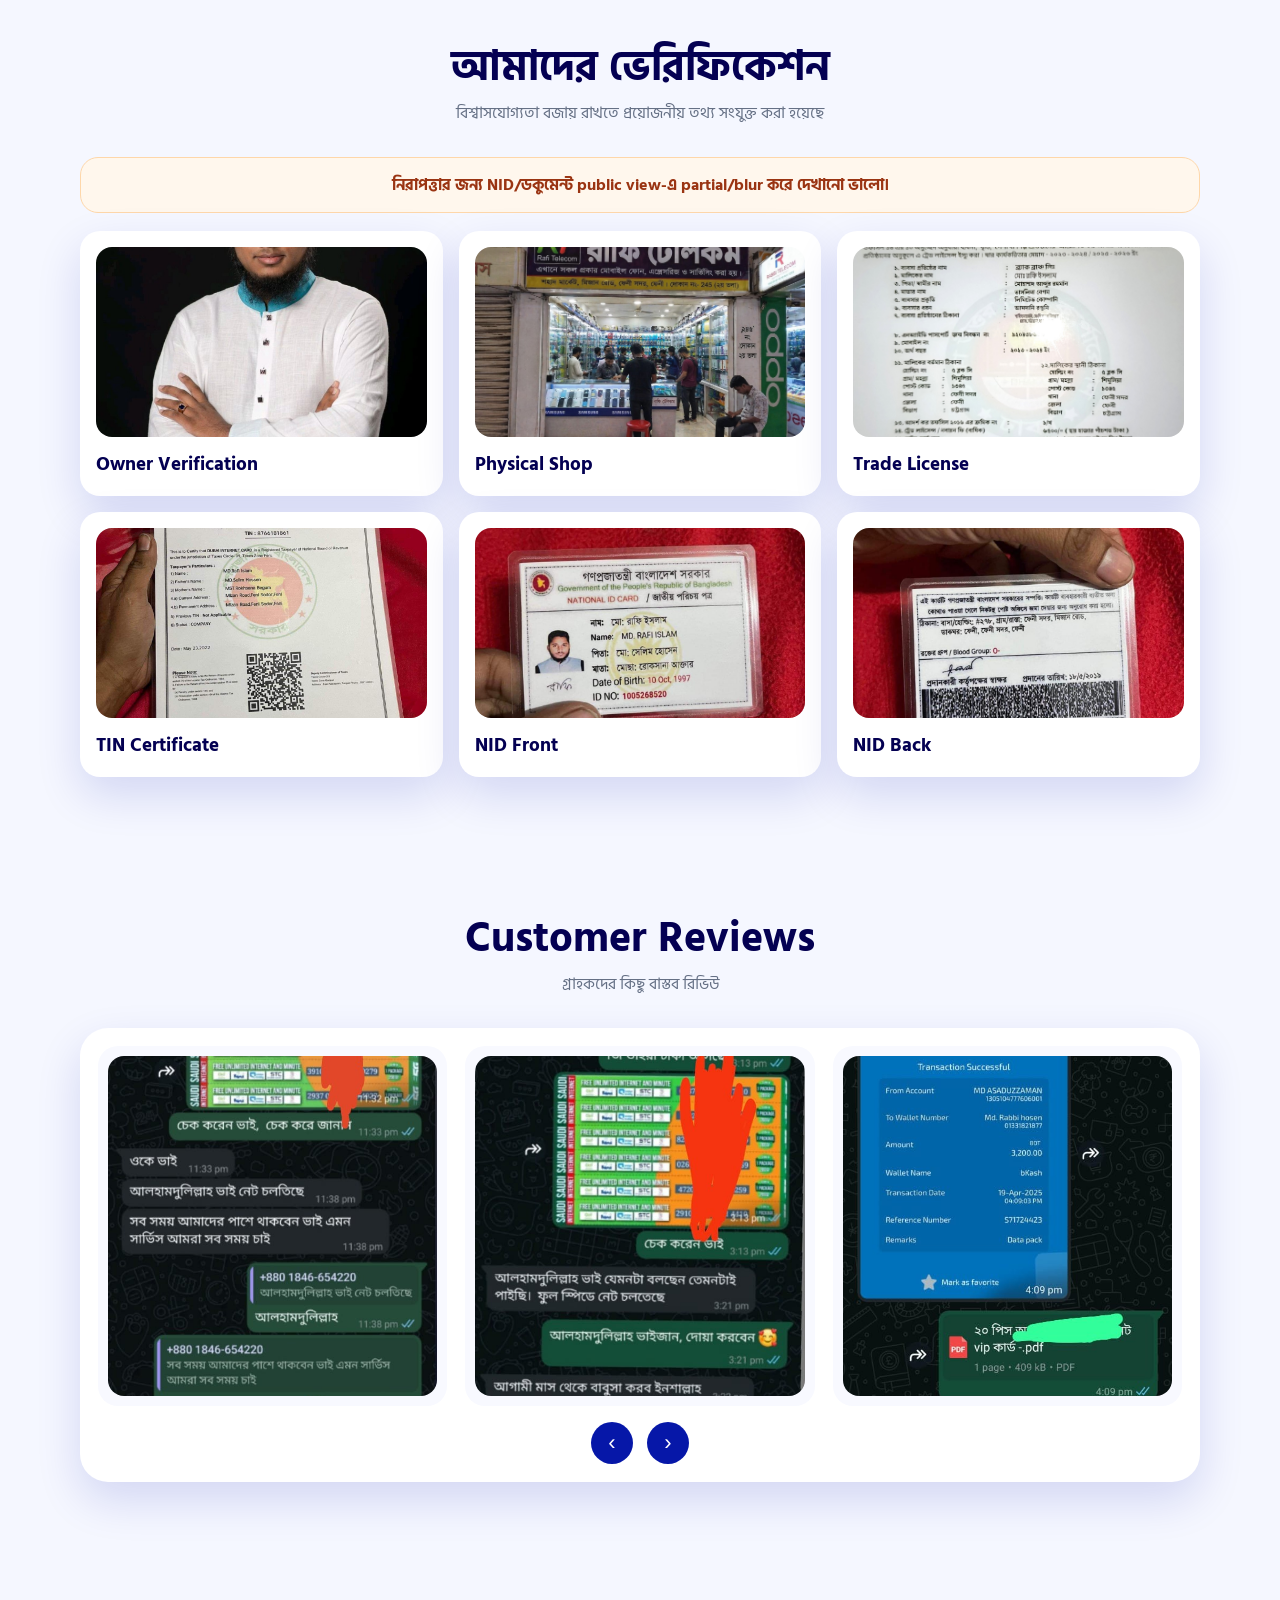
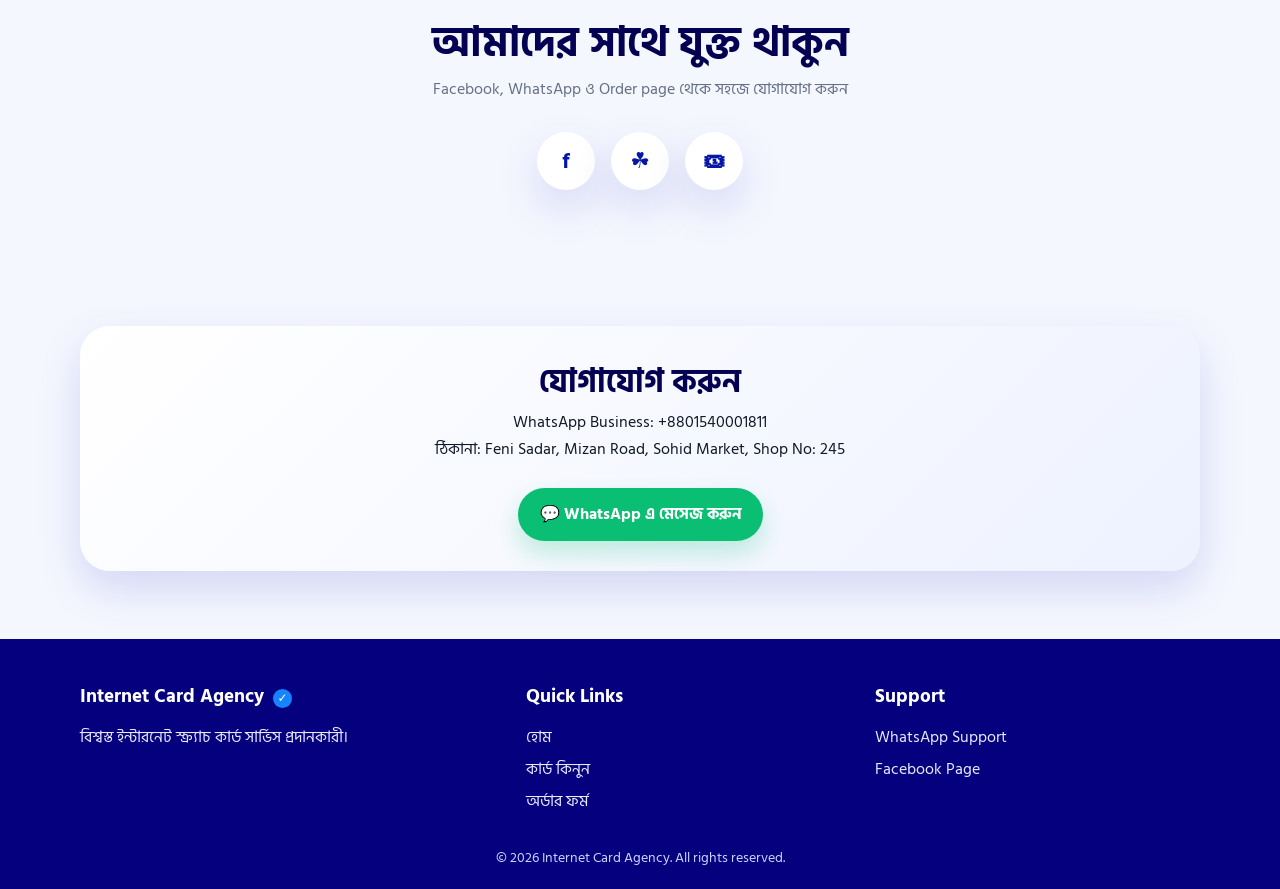
==== commit 0b7235a0: "Update index.html" ====
--- a/index.html
+++ b/index.html
@@ -53,7 +53,7 @@
     </div>
 
     <div class="hero-card">
-      <img src="assets/videos/video1.mp4" alt="Internet Card Agency Banner">
+      <img src="assets/images/direction1.jpg" alt="Internet Card Agency Banner">
     </div>
   </div>
 </section>
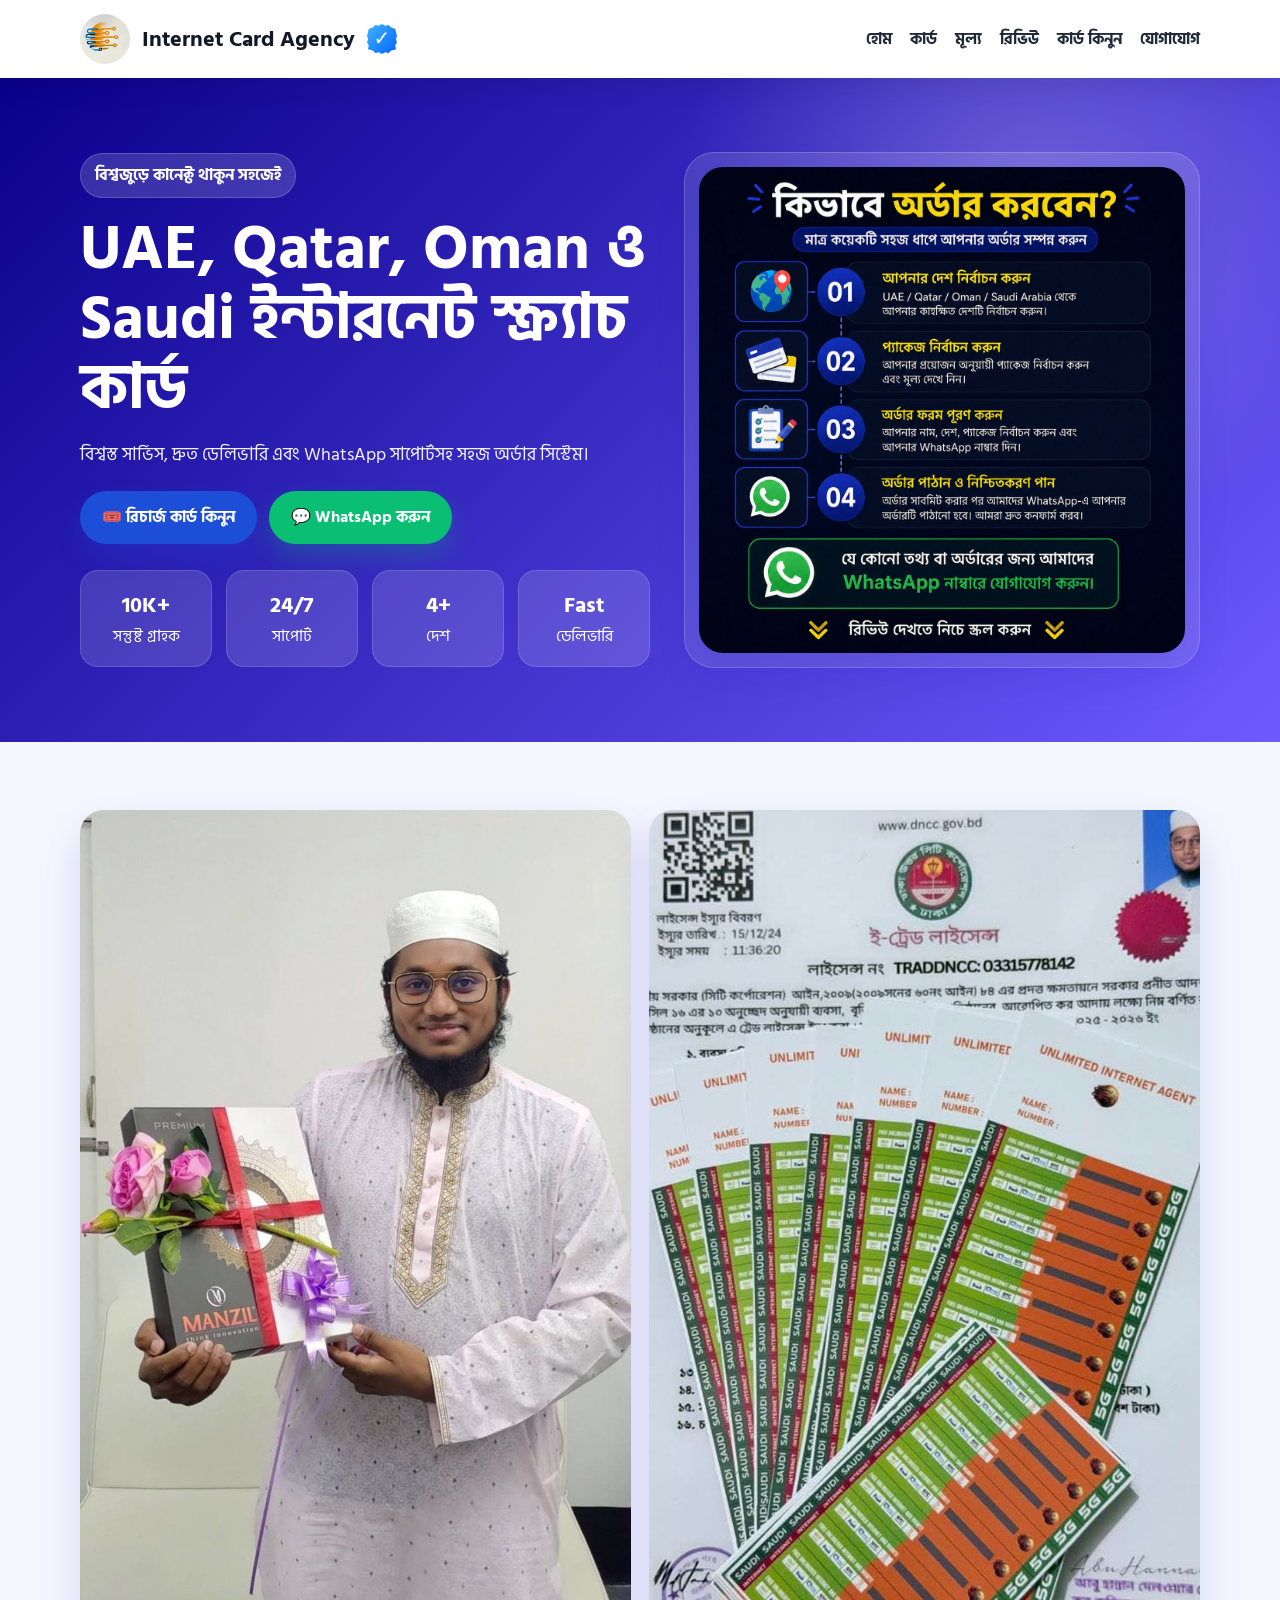
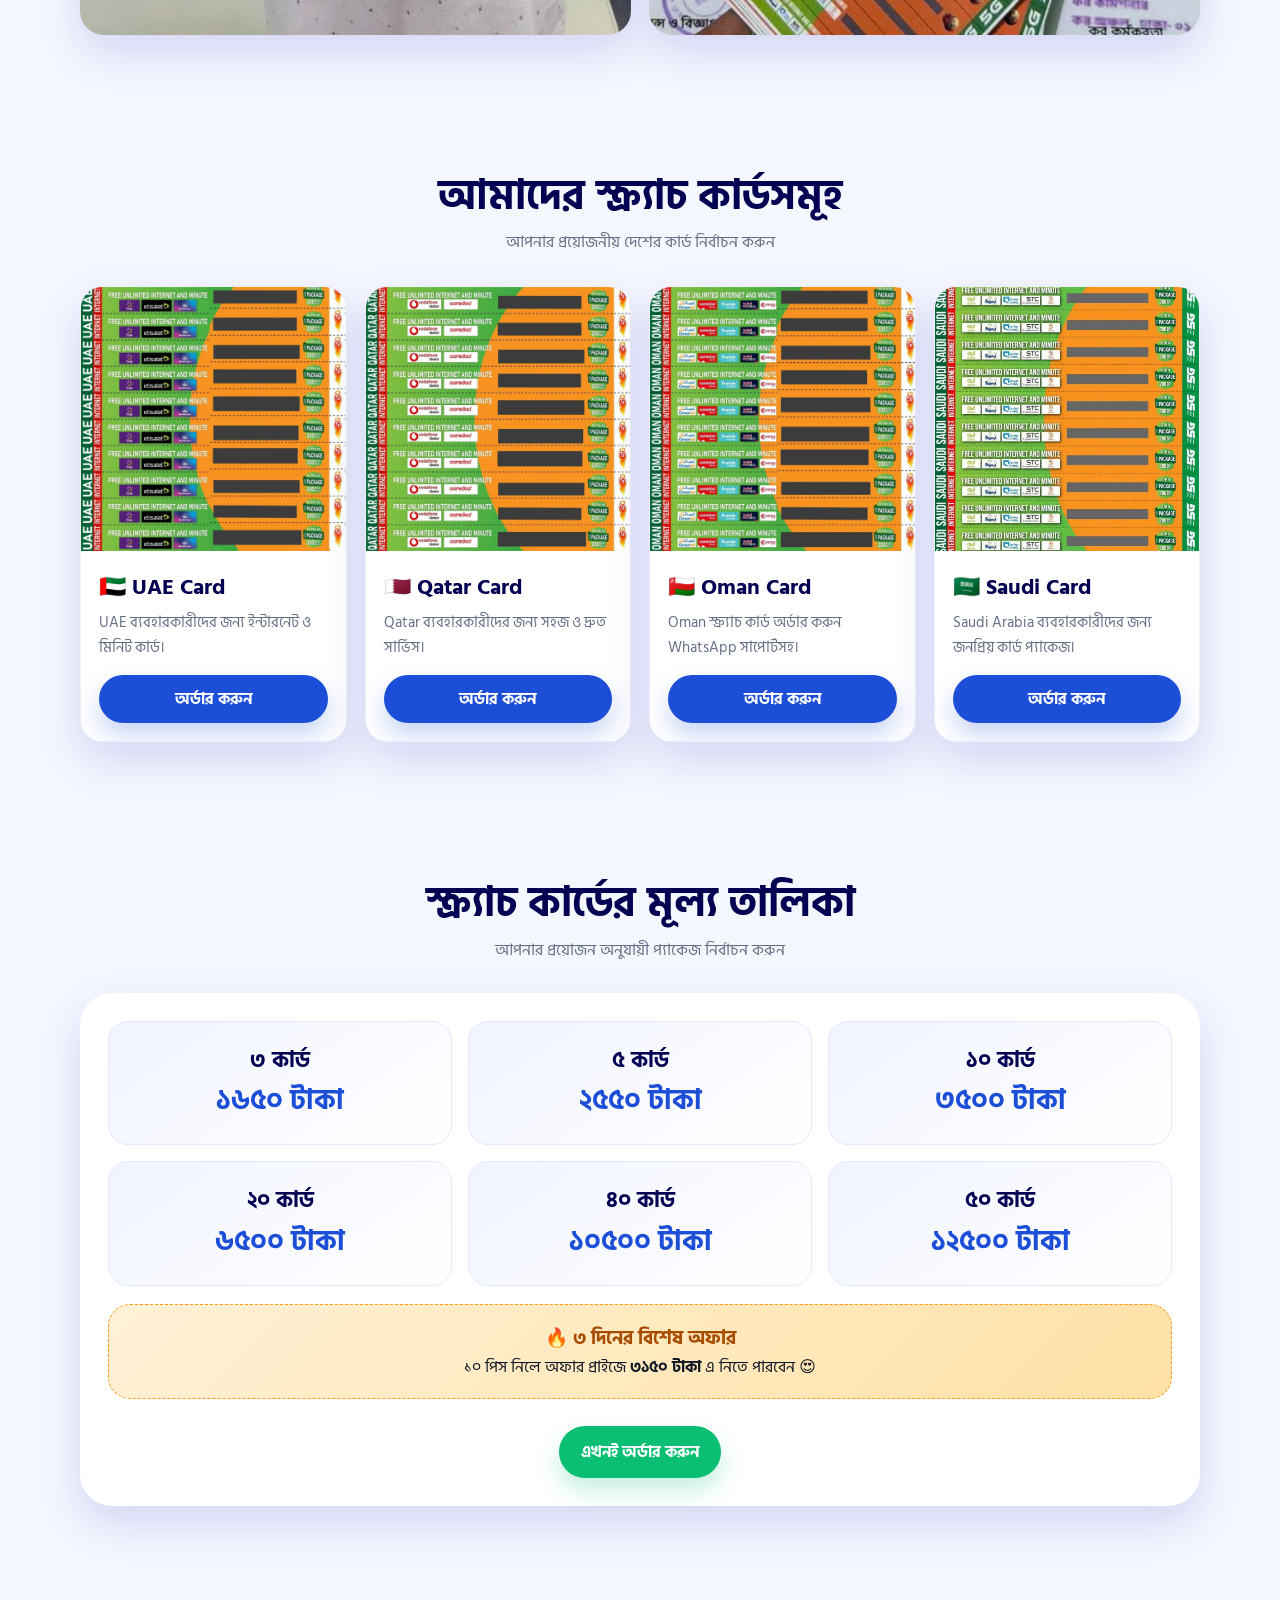
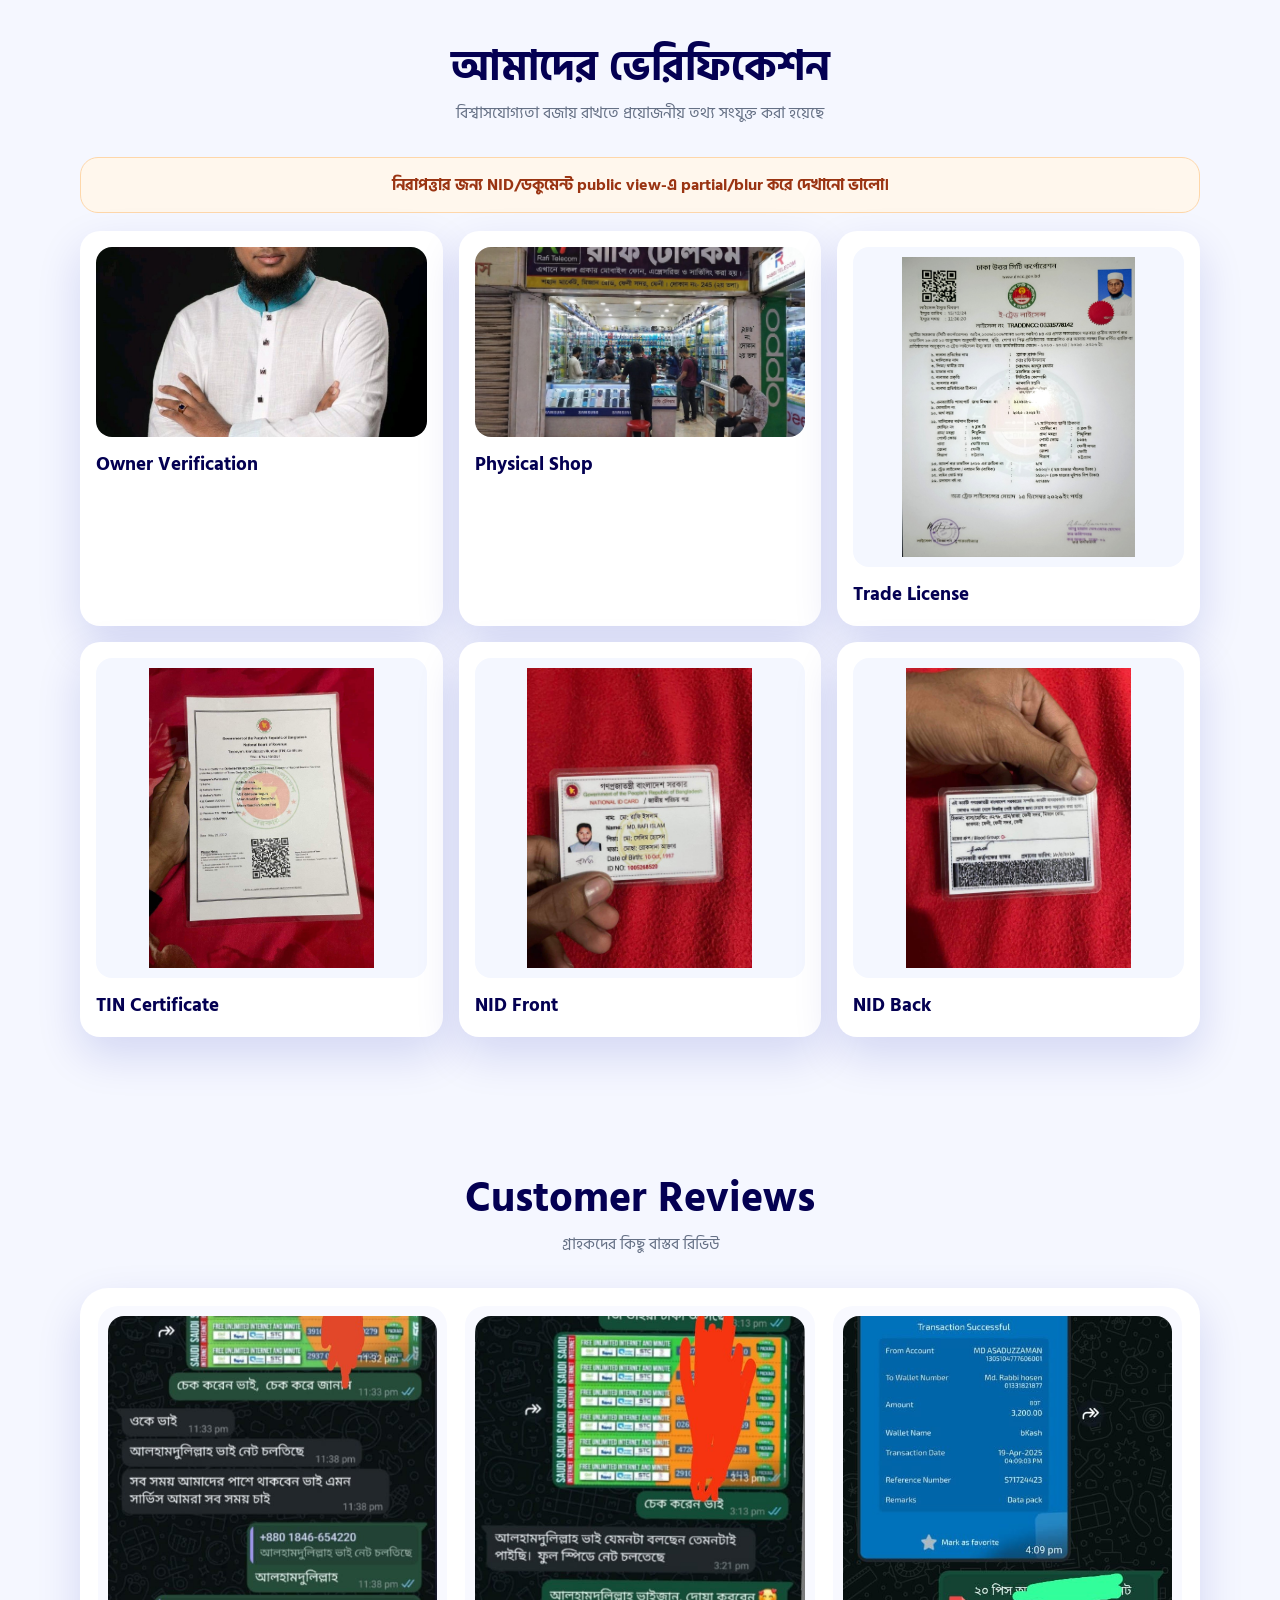
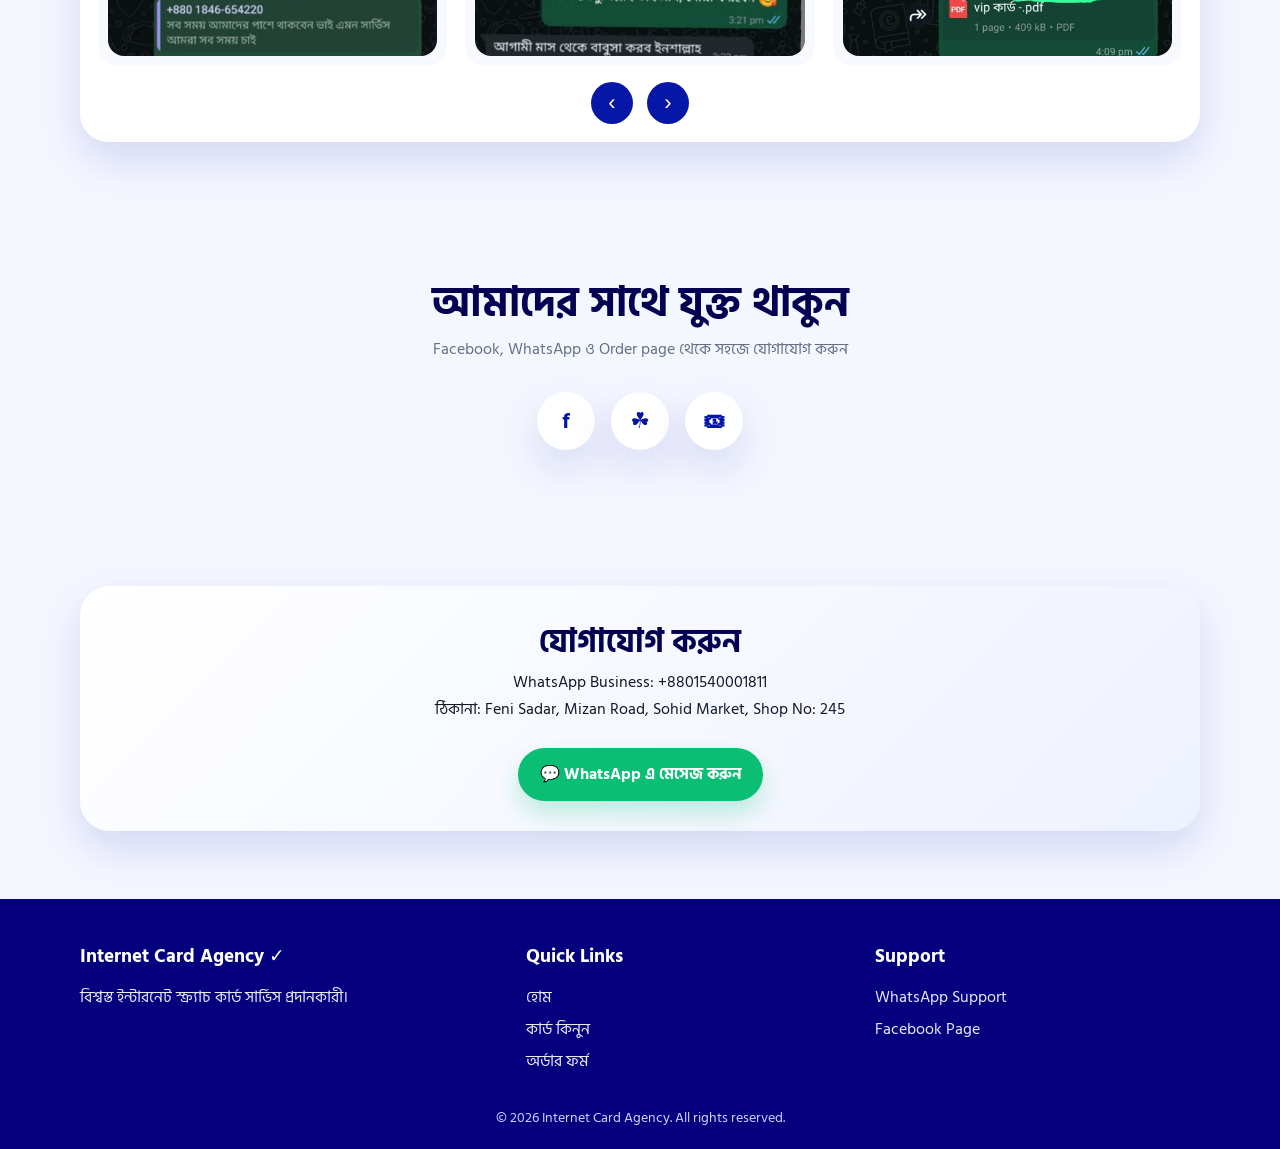
==== commit 8cc7780a: "Update brand title and add verify badge" ====
--- a/index.html
+++ b/index.html
@@ -18,7 +18,8 @@
   <div class="container nav">
     <a class="brand" href="index.html">
       <img src="assets/images/logo.png" class="logo" alt="Internet Card Agency Logo">
-      <span>Internet Card Agency <span class="verify-dot">✓</span></span>
+      <span class="brand-title">Internet Card Agency</span>
+<span class="verify-badge" aria-label="Verified"></span>
     </a>
     <button class="menu-btn" onclick="toggleMenu()">☰</button>
     <nav class="menu">
--- a/assets/css/style.css
+++ b/assets/css/style.css
@@ -45,7 +45,77 @@
 .nav{height:78px;display:flex;align-items:center;justify-content:space-between;gap:18px}
 .brand{display:flex;align-items:center;gap:12px;font-weight:800;font-size:22px}
 .logo{width:50px;height:50px;border-radius:50%;object-fit:cover;background:#eef2ff}
-.verify-dot{display:inline-grid;place-items:center;background:#1683ff;color:#fff;border-radius:50%;width:19px;height:19px;font-size:12px;margin-left:4px}
+.brand-title{
+  display:inline-block;
+}
+
+.verify-badge{
+  width:30px;
+  height:30px;
+  display:inline-block;
+  position:relative;
+  flex:0 0 auto;
+  background:linear-gradient(135deg,#42b3ff,#0066ff);
+  clip-path:polygon(
+    50% 0%,
+    60% 6%,
+    72% 3%,
+    81% 12%,
+    94% 16%,
+    97% 28%,
+    100% 40%,
+    96% 50%,
+    100% 61%,
+    94% 72%,
+    97% 84%,
+    81% 88%,
+    72% 97%,
+    60% 94%,
+    50% 100%,
+    40% 94%,
+    28% 97%,
+    19% 88%,
+    3% 84%,
+    6% 72%,
+    0% 61%,
+    4% 50%,
+    0% 40%,
+    3% 28%,
+    6% 16%,
+    19% 12%,
+    28% 3%,
+    40% 6%
+  );
+  box-shadow:0 6px 18px rgba(0,102,255,.30);
+  vertical-align:middle;
+}
+
+.verify-badge::after{
+  content:"✓";
+  position:absolute;
+  inset:0;
+  display:flex;
+  align-items:center;
+  justify-content:center;
+  color:#fff;
+  font-size:20px;
+  font-weight:900;
+}
+
+.verify-badge.small{
+  width:22px;
+  height:22px;
+}
+
+.verify-badge.small::after{
+  font-size:14px;
+}
+
+.footer-title{
+  display:flex;
+  align-items:center;
+  gap:8px;
+}
 .menu{display:flex;align-items:center;gap:18px}
 .menu a{font-weight:700;color:#1f2937}
 .menu a:hover{color:var(--blue)}
@@ -119,7 +189,14 @@
 /* ================= Verification Section ================= */
 .verify-grid{display:grid;grid-template-columns:repeat(3,1fr);gap:16px}
 .verify-card{background:#fff;padding:16px;border-radius:20px;box-shadow:var(--shadow)}
-.verify-card img{height:190px;width:100%;object-fit:cover;border-radius:16px;background:#eef2ff}
+.verify-card img{height:190px;width:100%;object-fit:cover;border-radius:16px;background:#eef2ff} 
+/* Document images full show করার জন্য */
+.verify-grid .verify-card:nth-child(n+3) img{
+  height:320px;
+  object-fit:contain;
+  padding:10px;
+  background:#f4f7ff;
+}
 .verify-card h3{margin-top:12px;color:var(--dark)}
 .notice{
   background:#fff7ed;border:1px solid #fed7aa;color:#9a3412;
@@ -191,3 +268,43 @@
   .info-box img{width:100%;height:auto}
   .package-list{grid-template-columns:1fr}
 }
+
+/* ================= Order Page Dark Design ================= */
+.order-dark{
+  background:linear-gradient(135deg,#050711,#08143a,#090033);
+  color:#fff;
+}
+
+.order-dark .contact-box,
+.order-dark .form-wrap{
+  background:rgba(255,255,255,.08);
+  border:1px solid rgba(255,255,255,.14);
+  color:#fff;
+  box-shadow:0 18px 45px rgba(0,0,0,.35);
+}
+
+.order-dark .contact-box h2,
+.order-dark label{
+  color:#fff;
+}
+
+.order-dark .instruction-list{
+  color:#e5e7eb;
+}
+
+.order-dark input,
+.order-dark select{
+  background:#0b1228;
+  color:#fff;
+  border-color:rgba(255,255,255,.20);
+}
+
+.order-dark input::placeholder{
+  color:#aab3c7;
+}
+
+.order-dark .price-preview{
+  background:#101b3d;
+  color:#fff;
+  border:1px solid rgba(255,255,255,.14);
+}
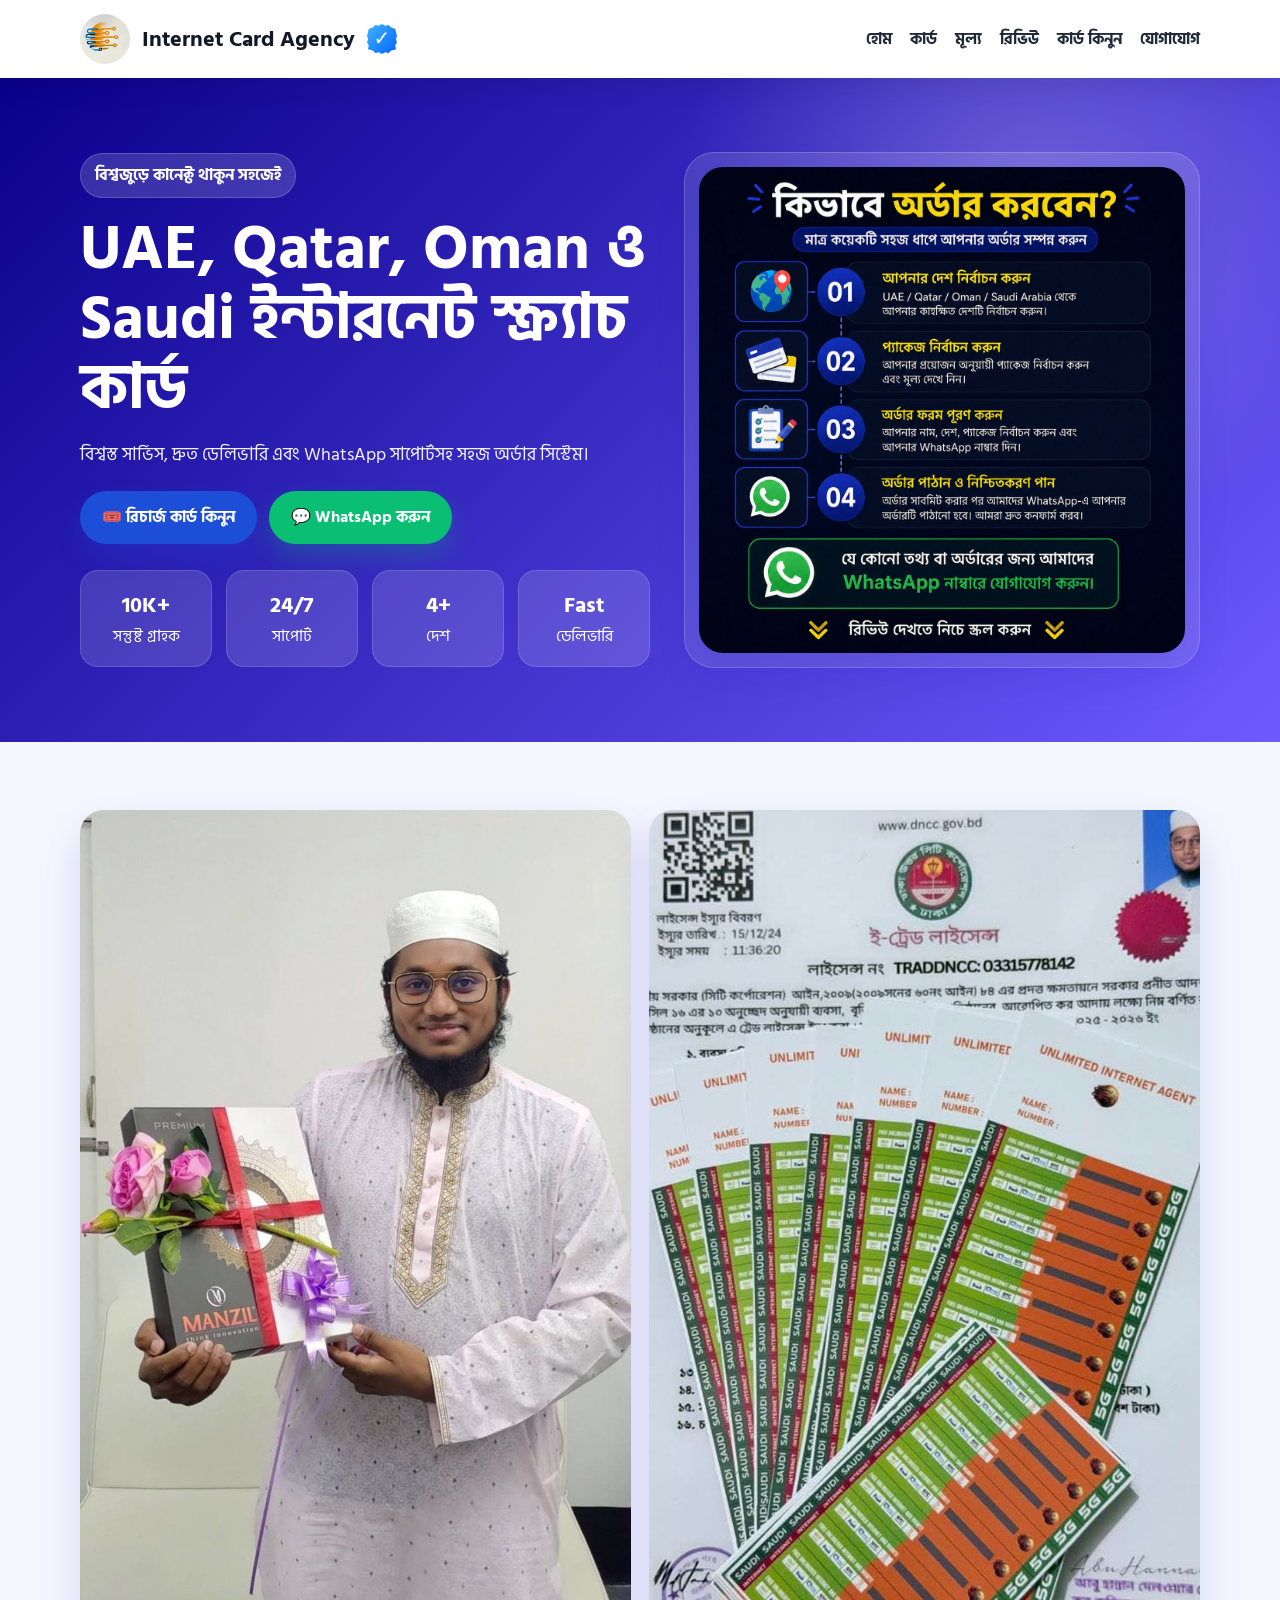
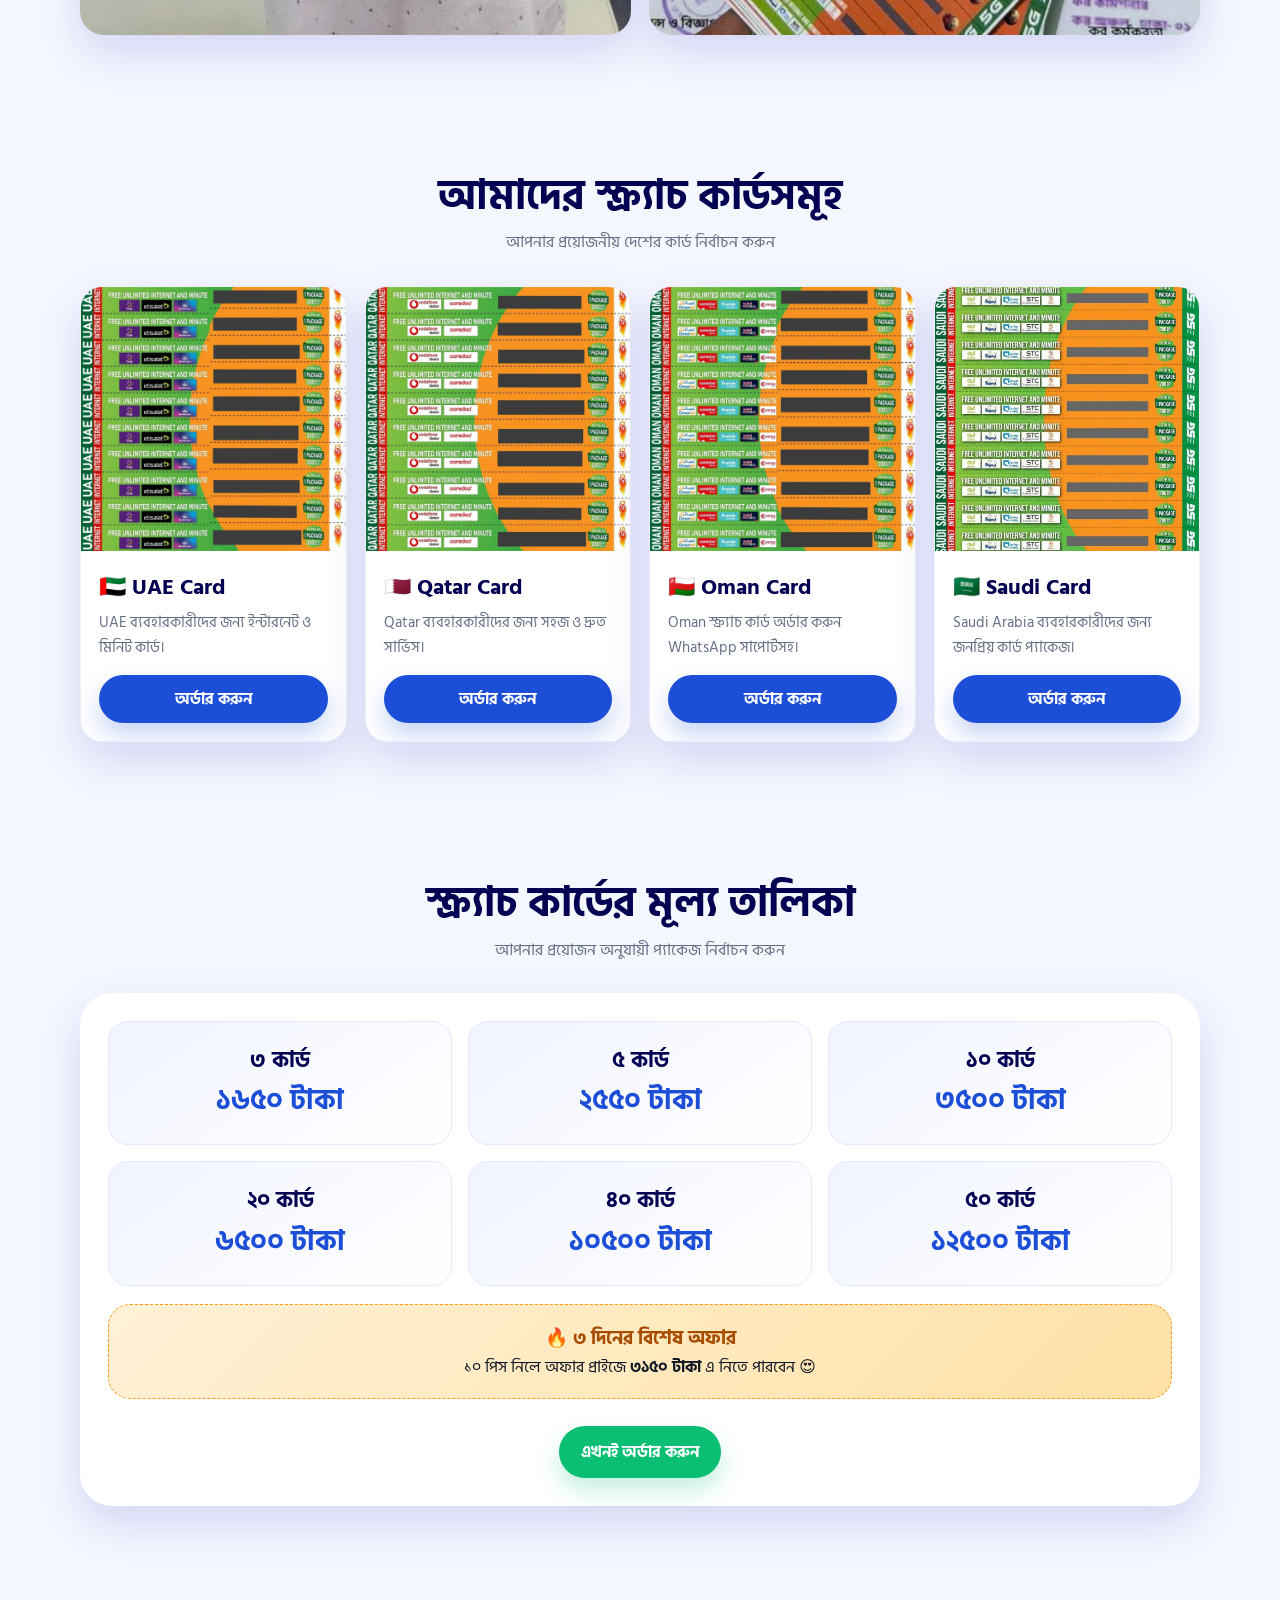
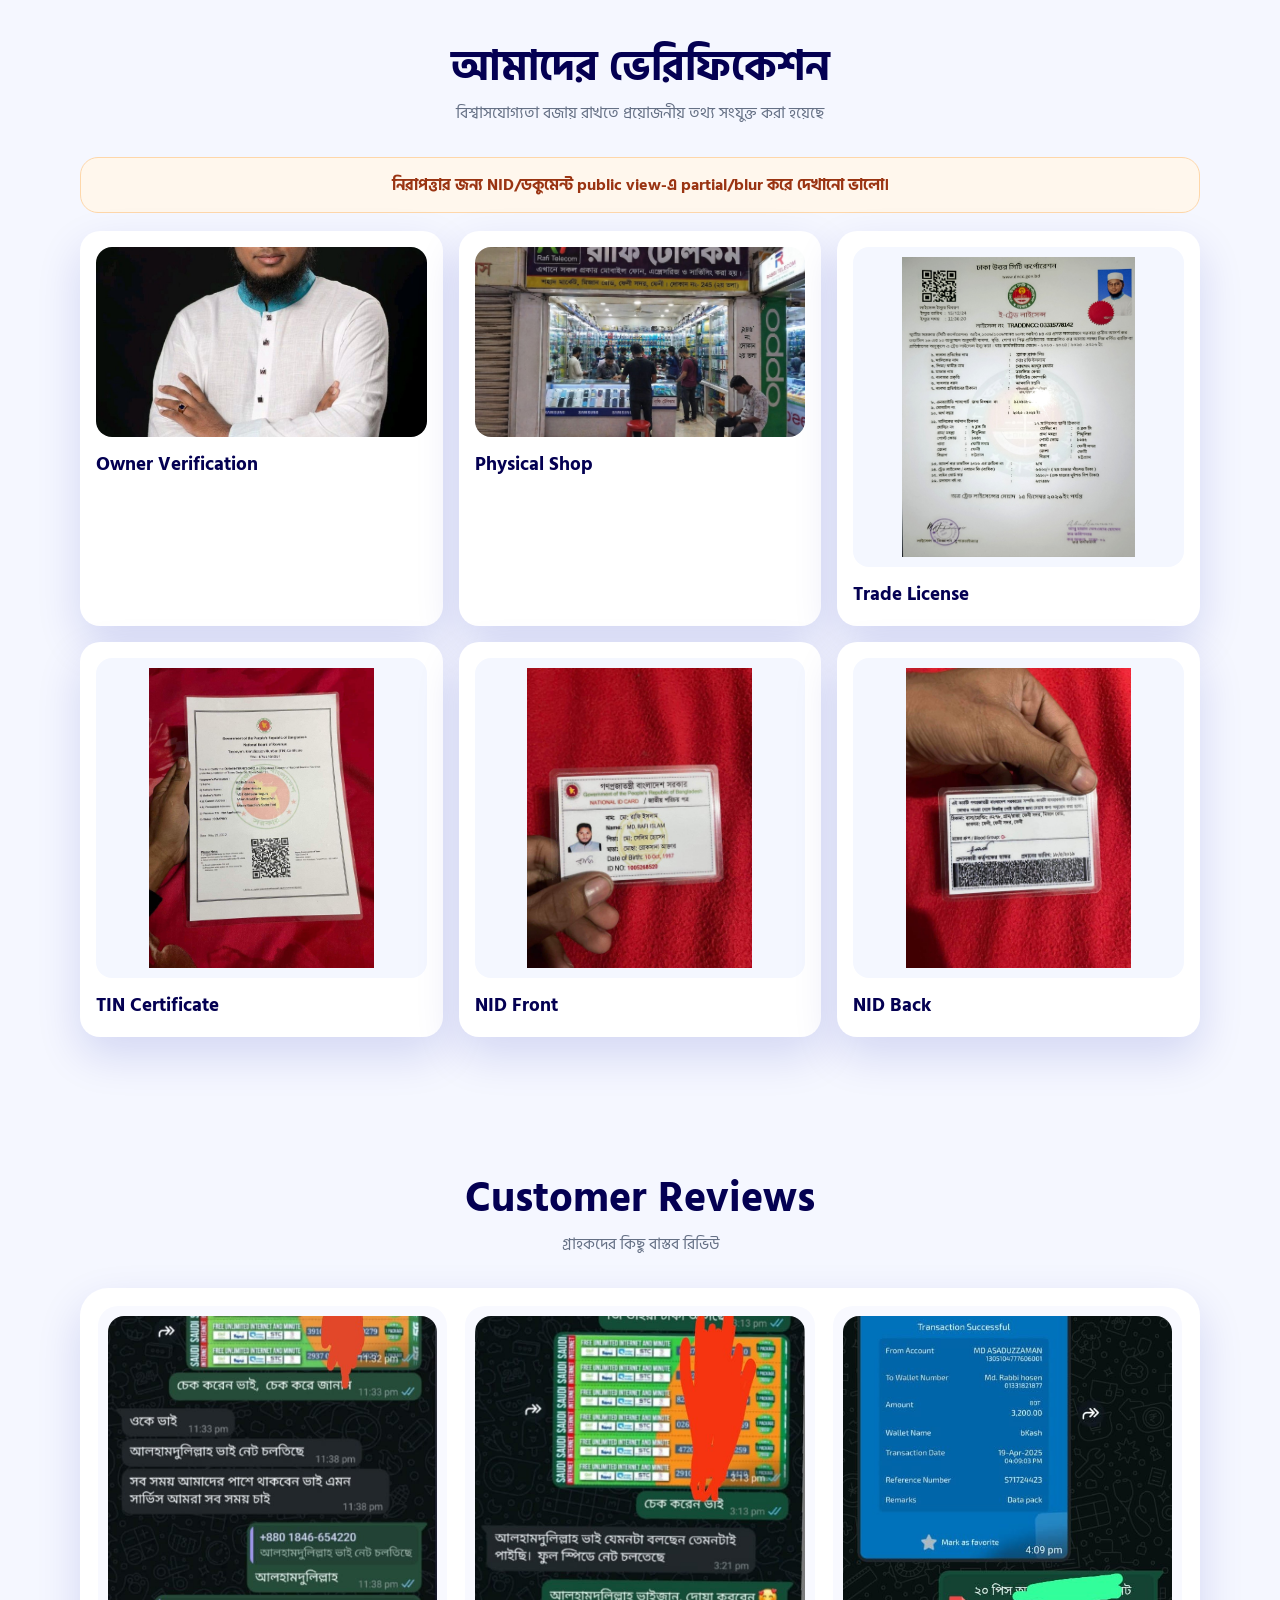
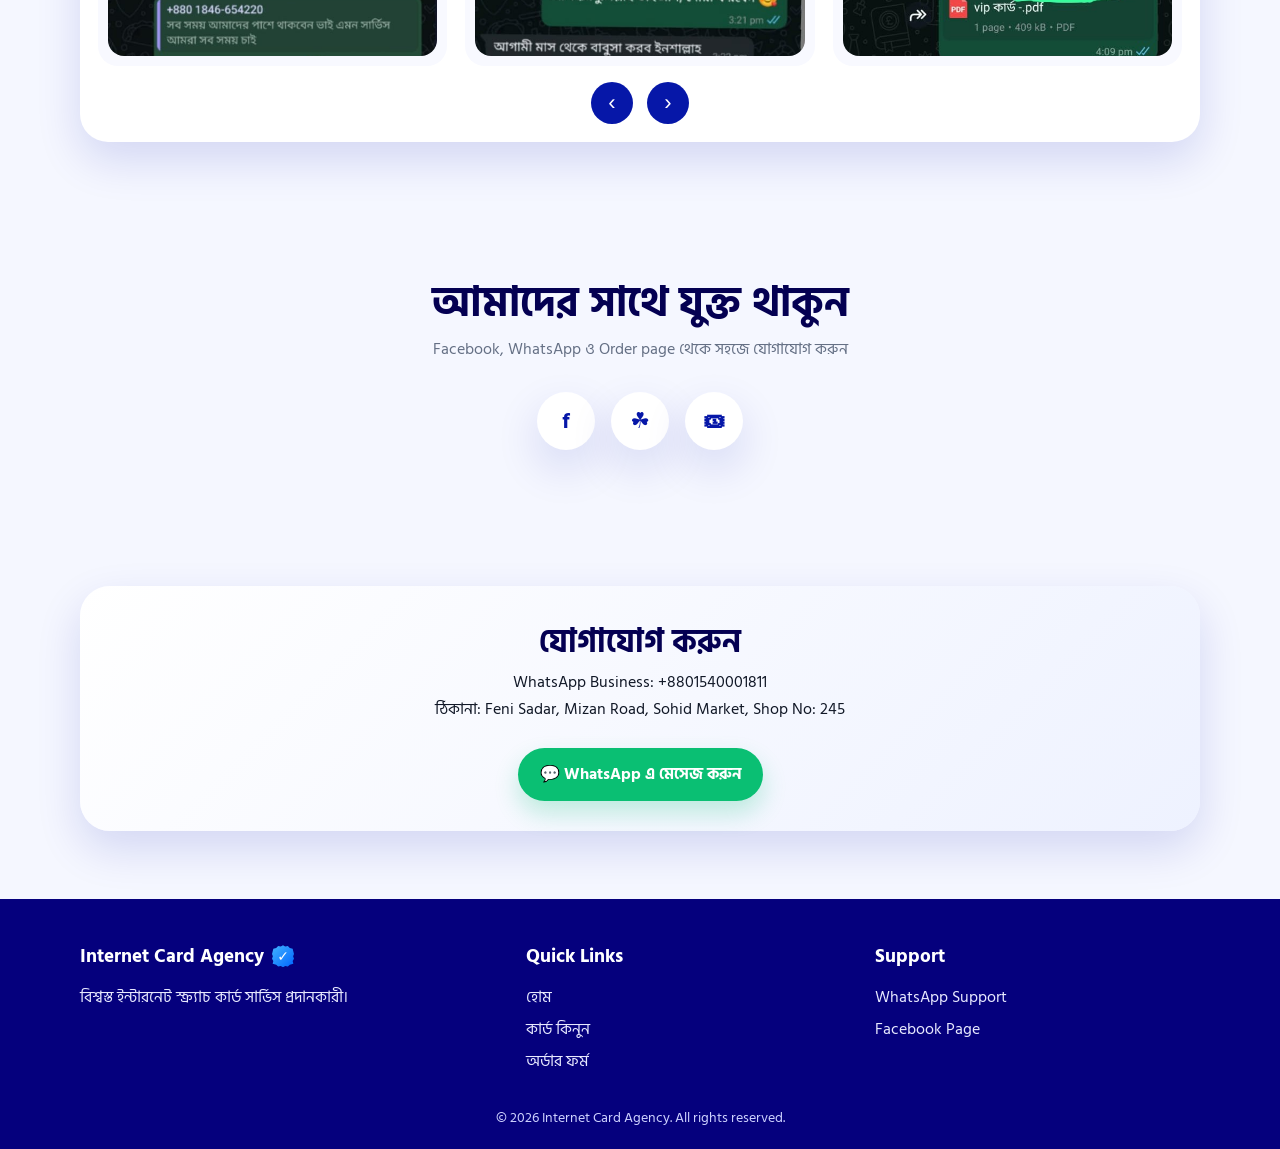
==== commit 58f25507: "Update footer title with new class and badge" ====
--- a/index.html
+++ b/index.html
@@ -230,7 +230,10 @@
 <footer class="footer">
   <div class="container footer-grid">
     <div>
-      <h3>Internet Card Agency <span class="verify-dot">✓</span></h3>
+      <h3 class="footer-title">
+  Internet Card Agency
+  <span class="verify-badge small" aria-hidden="true"></span>
+</h3>
       <p>বিশ্বস্ত ইন্টারনেট স্ক্র্যাচ কার্ড সার্ভিস প্রদানকারী।</p>
     </div>
 
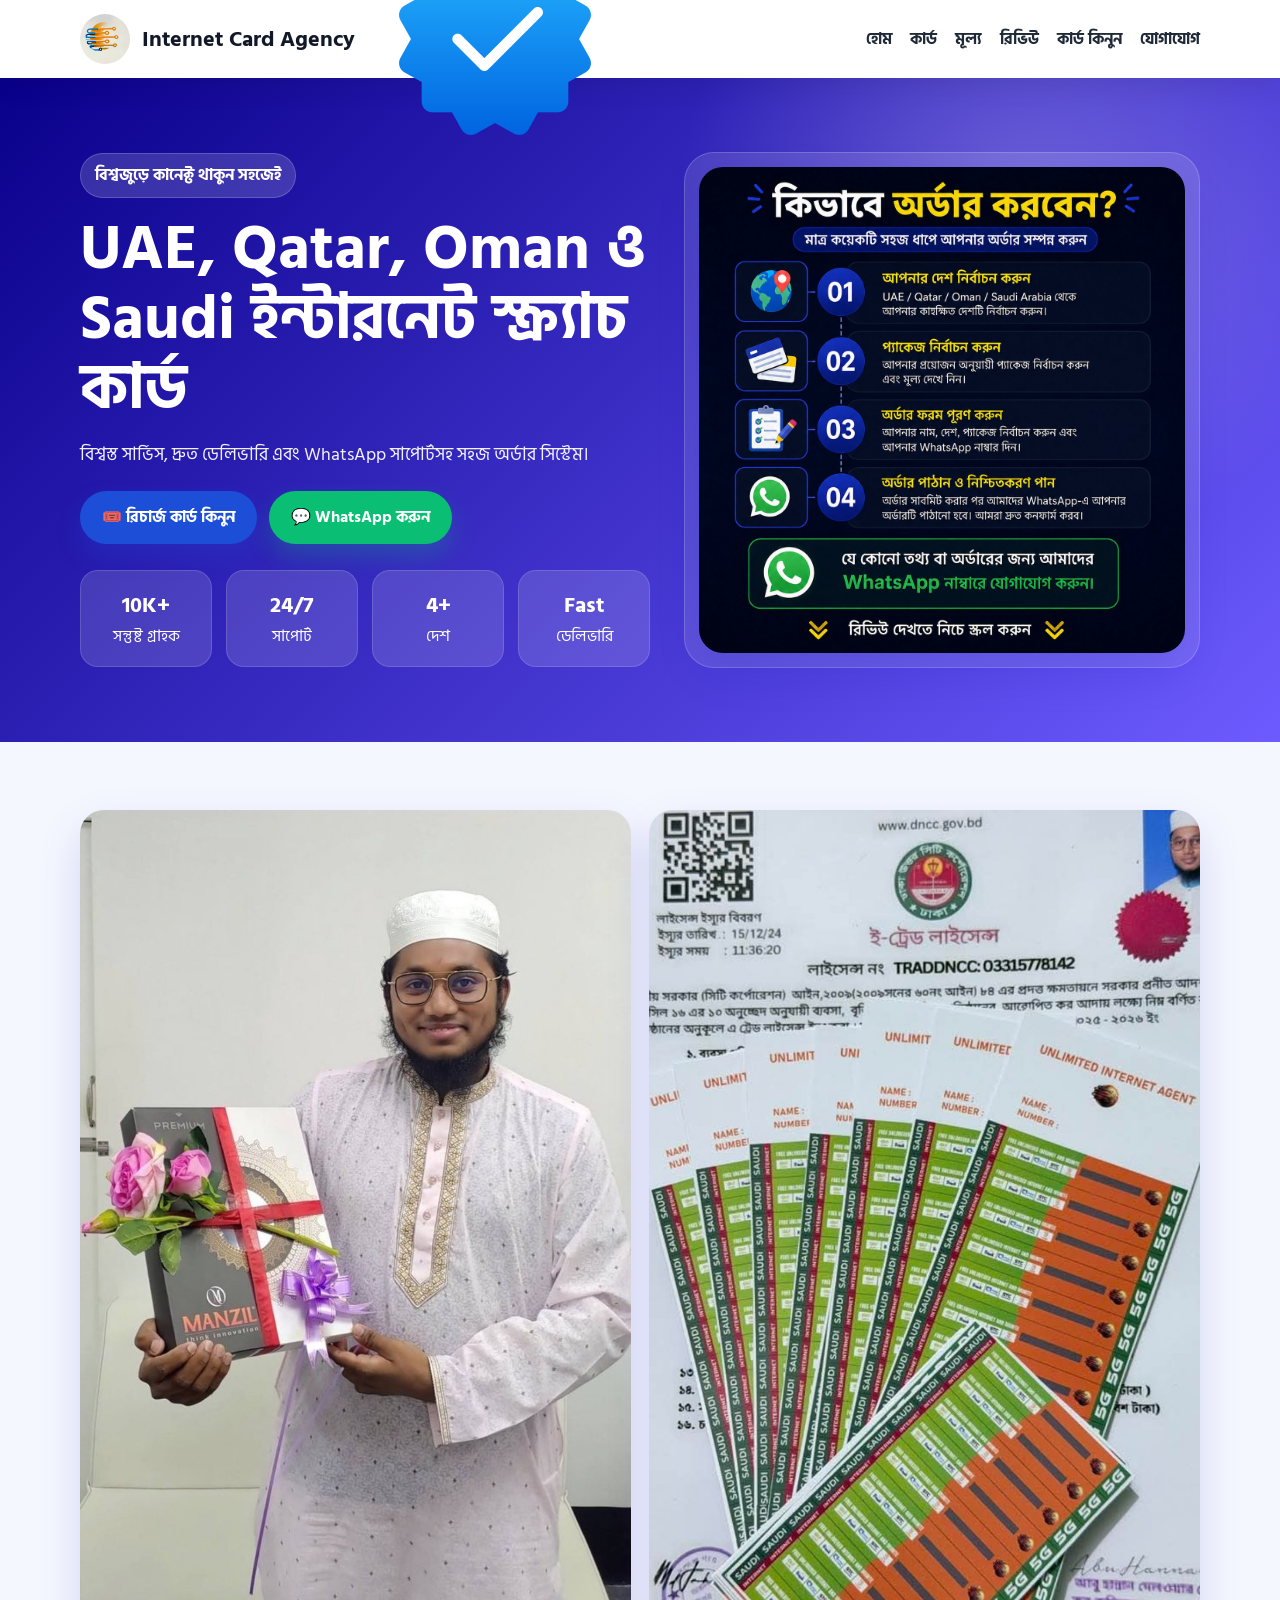
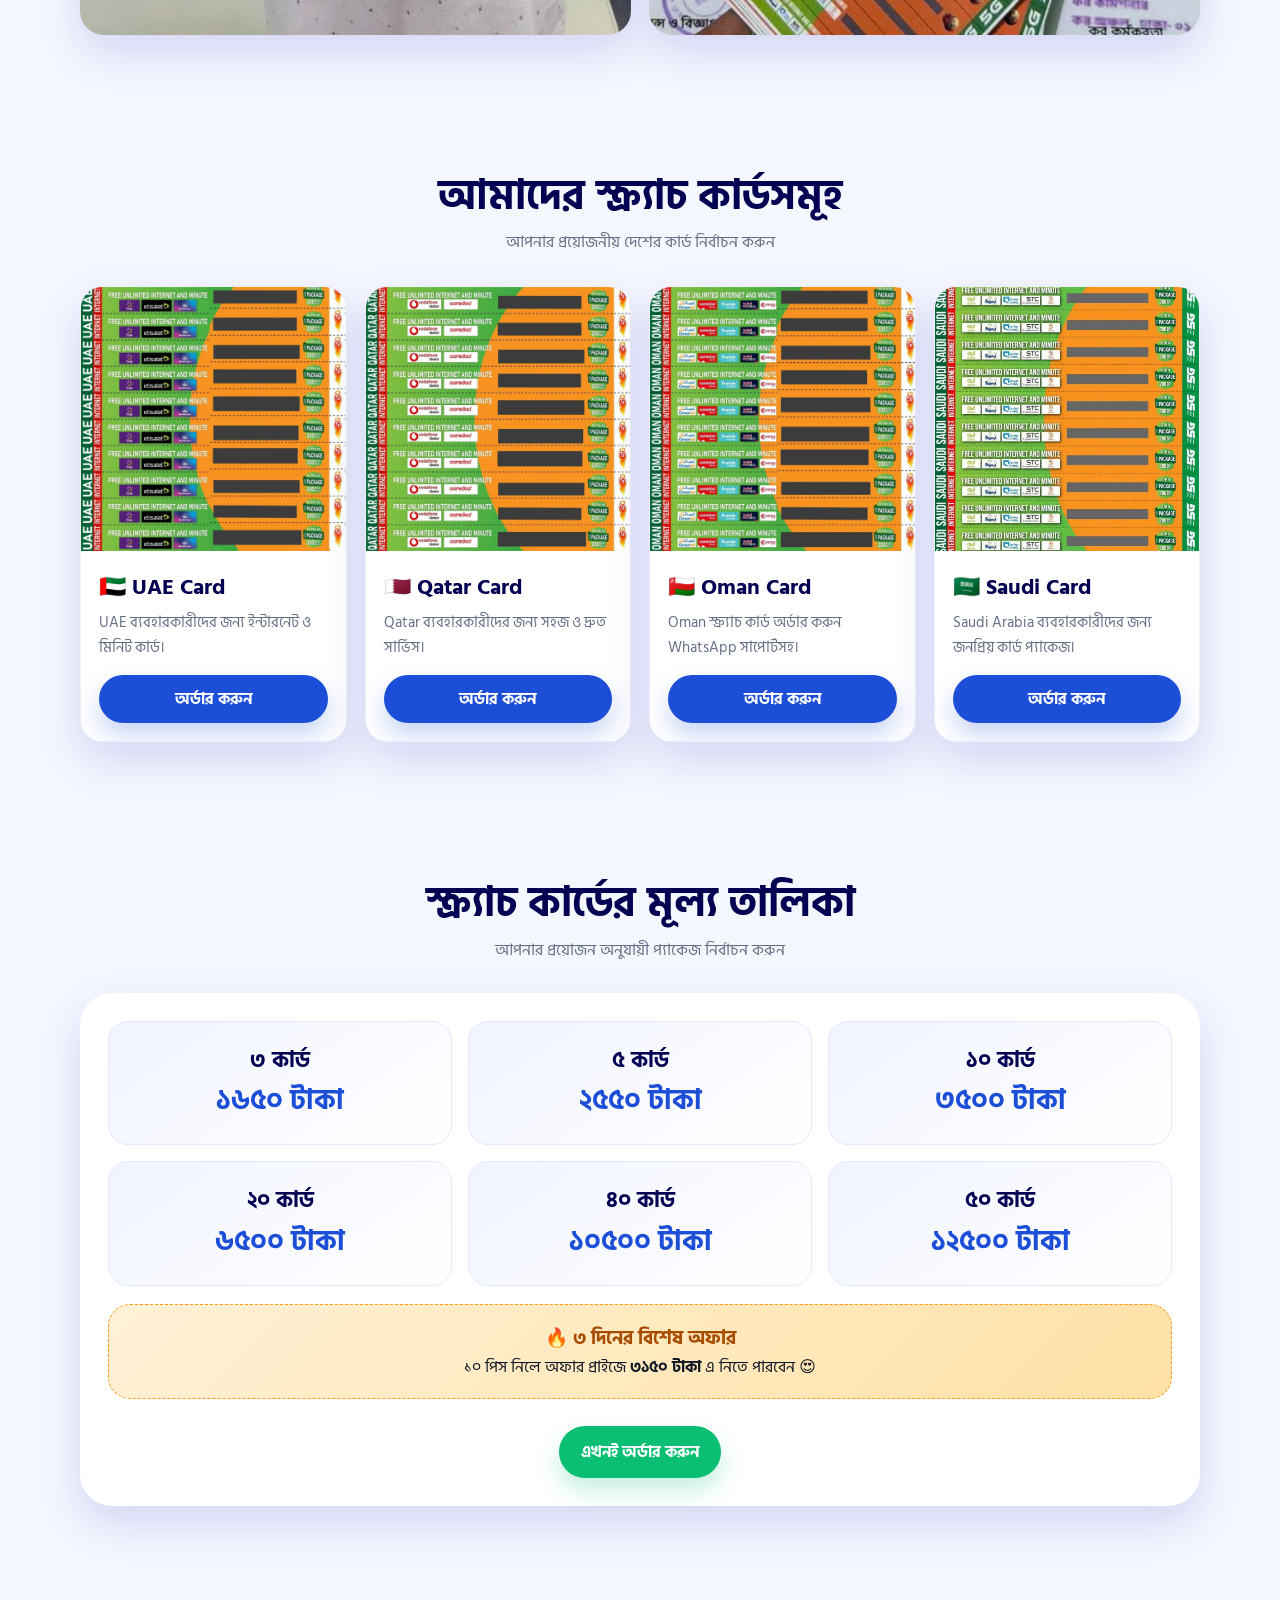
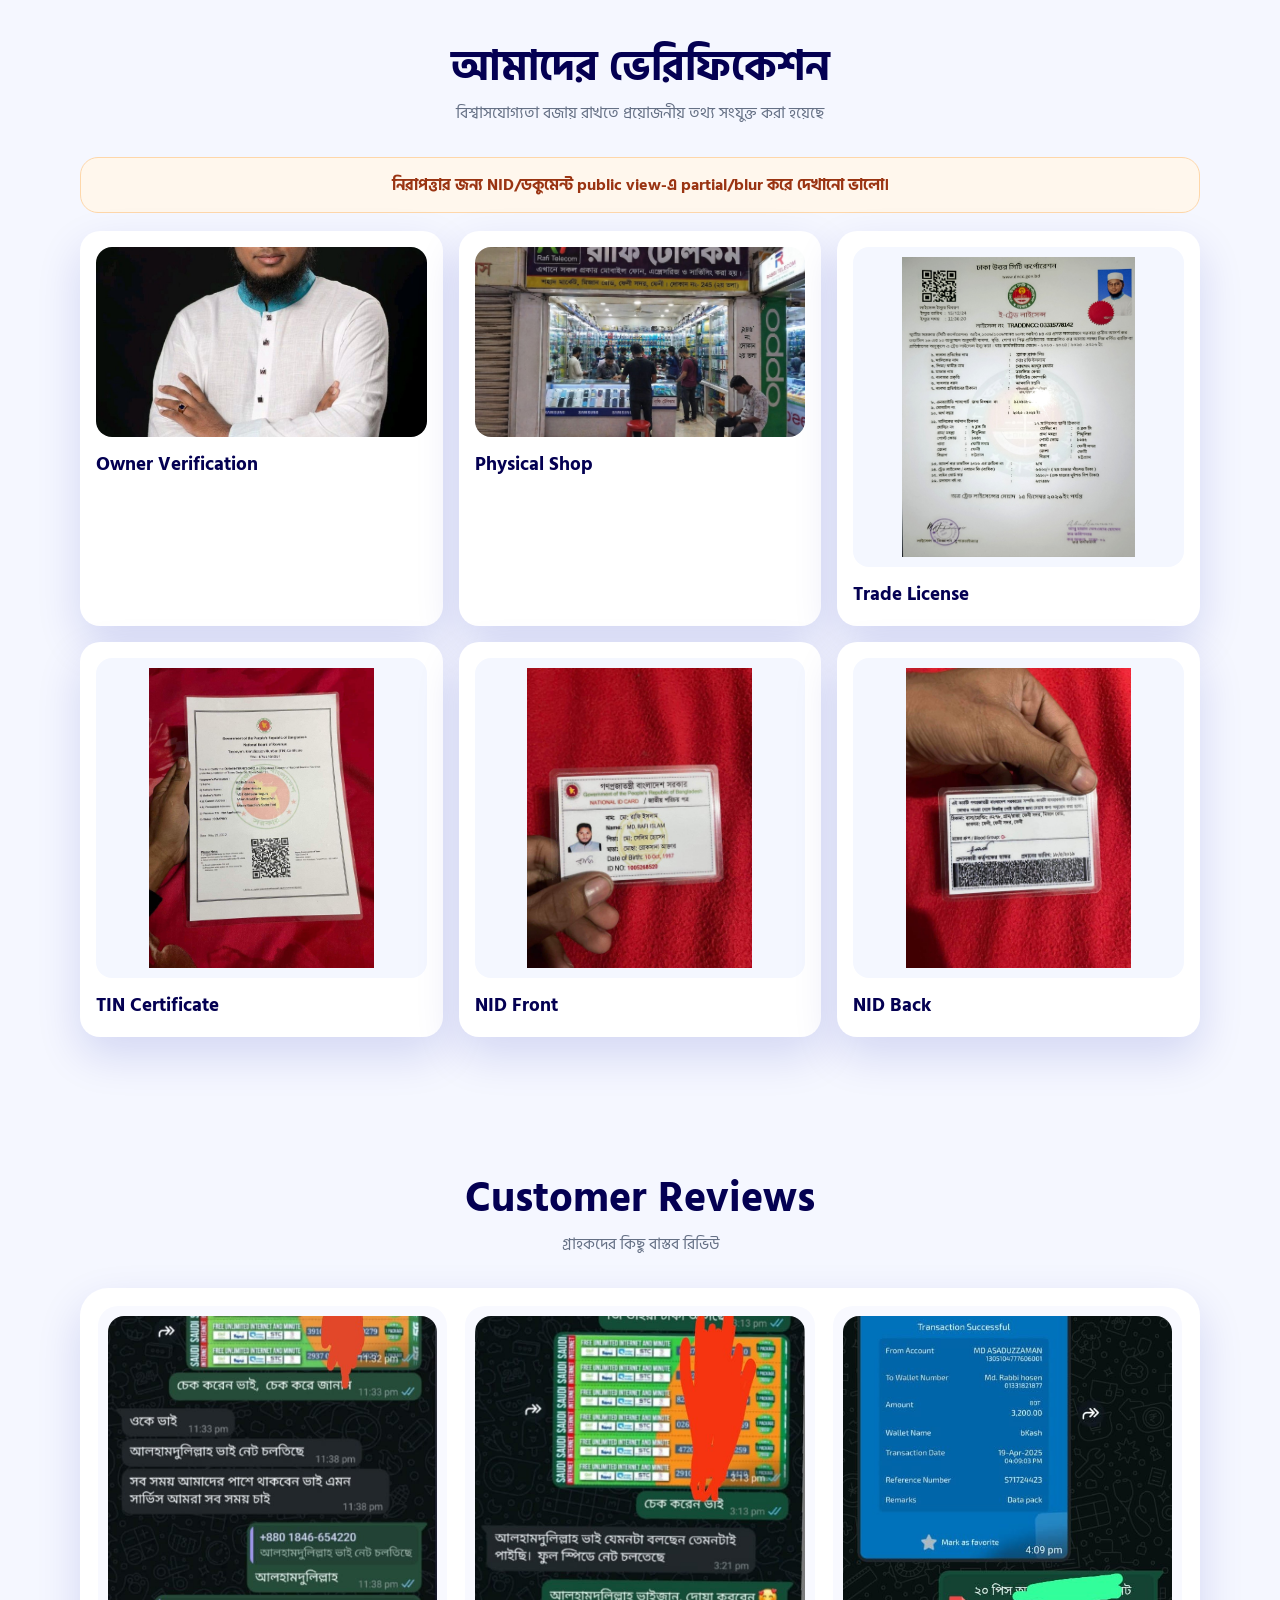
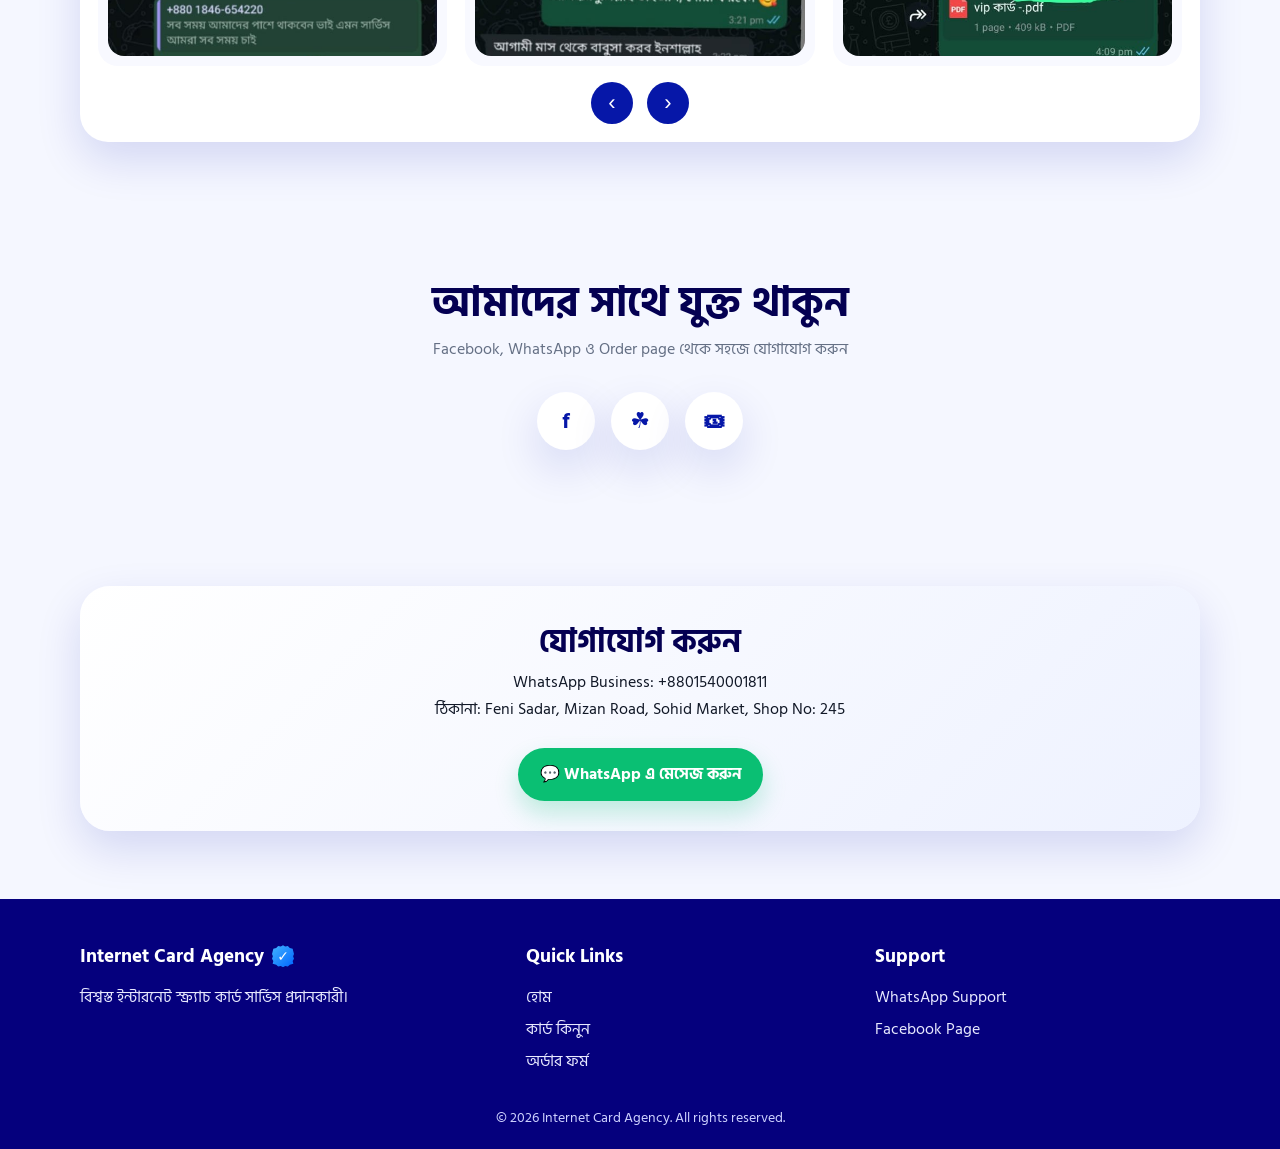
==== commit 45bd3924: "Update index.html" ====
--- a/index.html
+++ b/index.html
@@ -19,7 +19,7 @@
     <a class="brand" href="index.html">
       <img src="assets/images/logo.png" class="logo" alt="Internet Card Agency Logo">
       <span class="brand-title">Internet Card Agency</span>
-<span class="verify-badge" aria-label="Verified"></span>
+<img src="assets/images/fb-verified-badge.png" class="fb-verify-badge" alt="Verified">
     </a>
     <button class="menu-btn" onclick="toggleMenu()">☰</button>
     <nav class="menu">
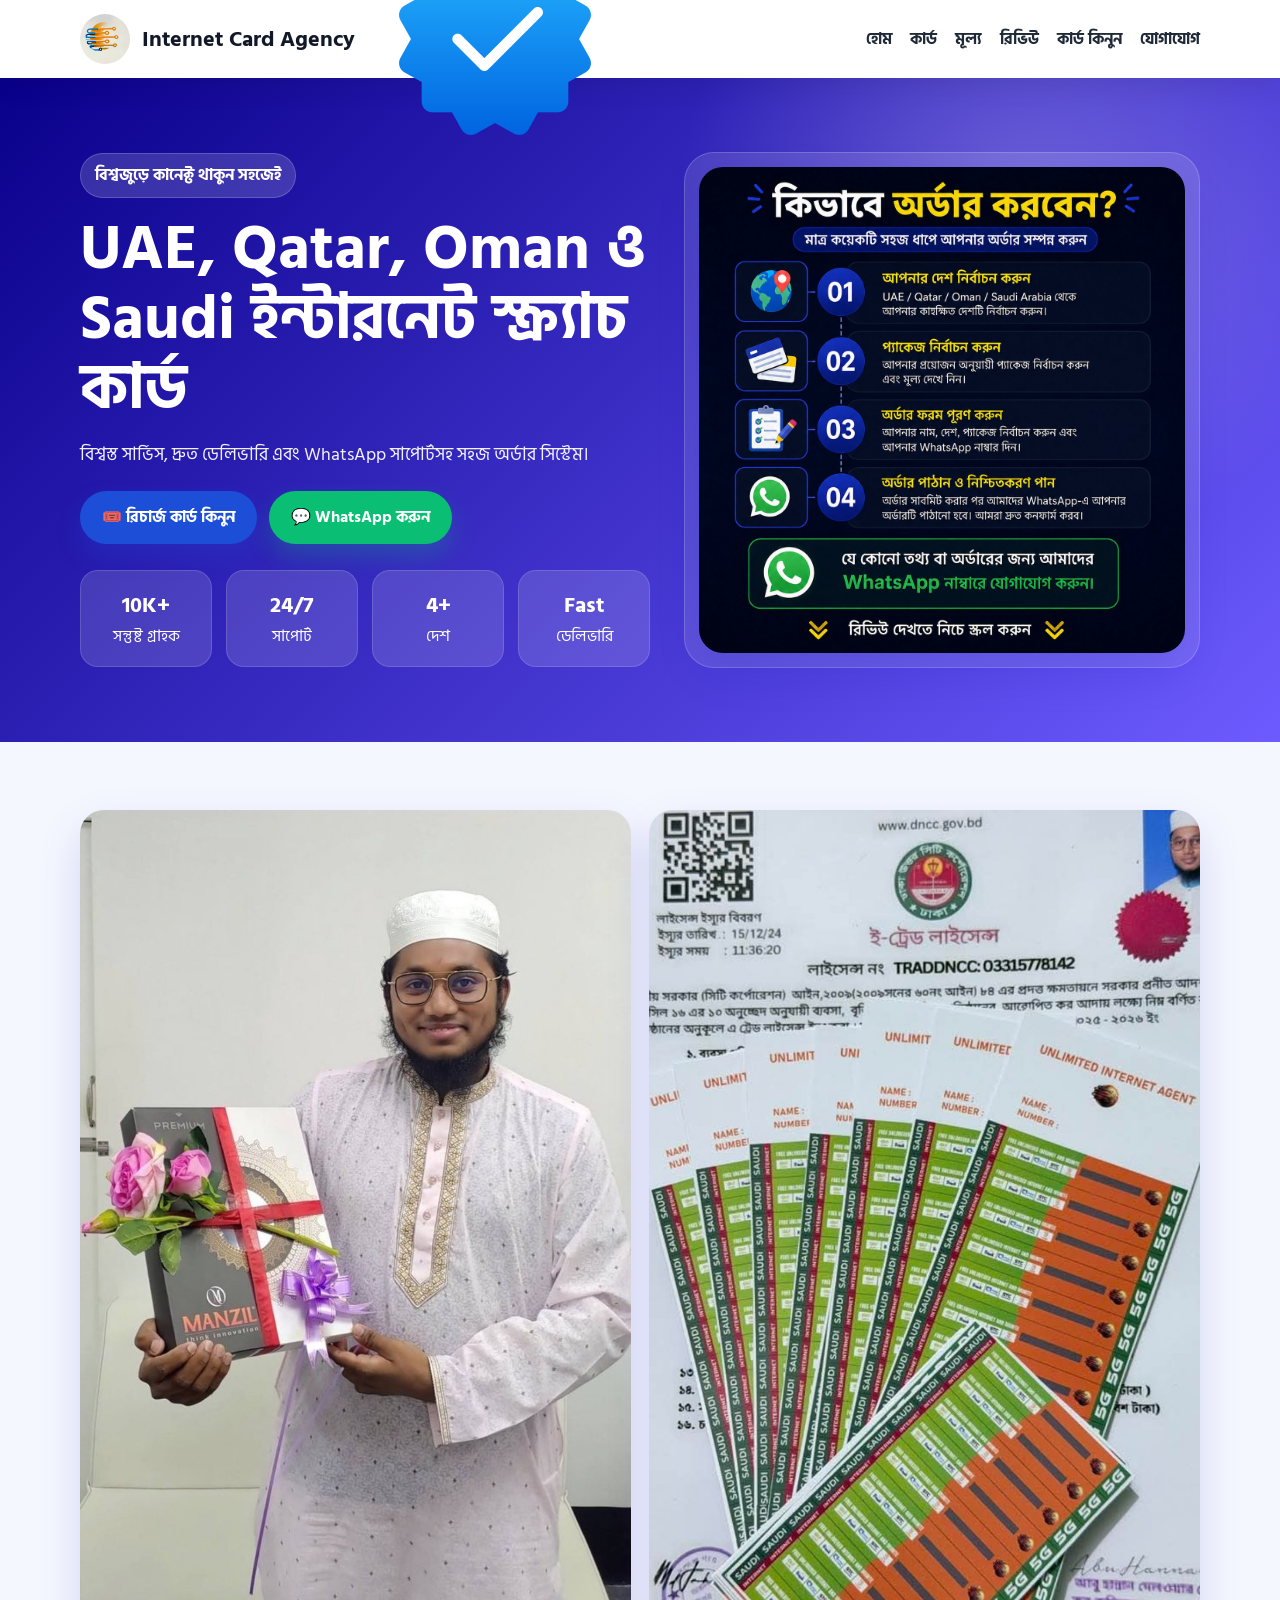
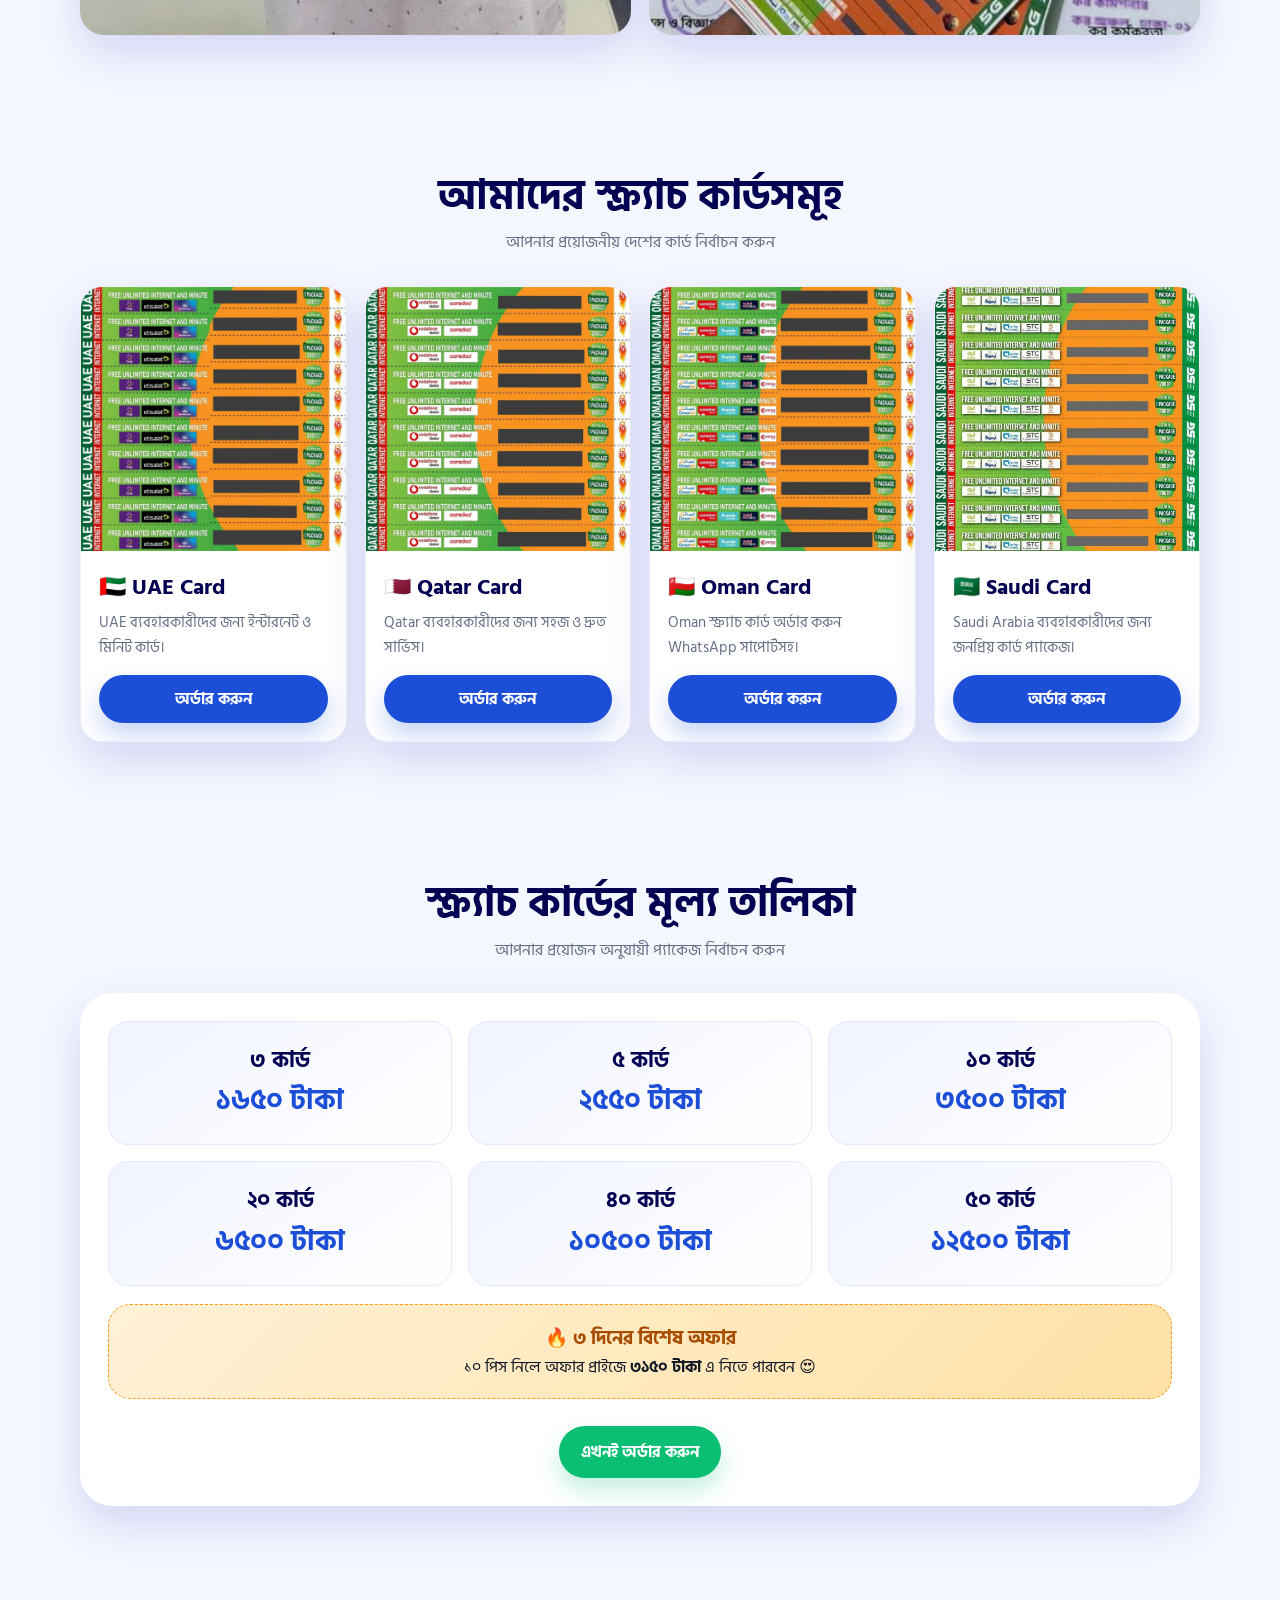
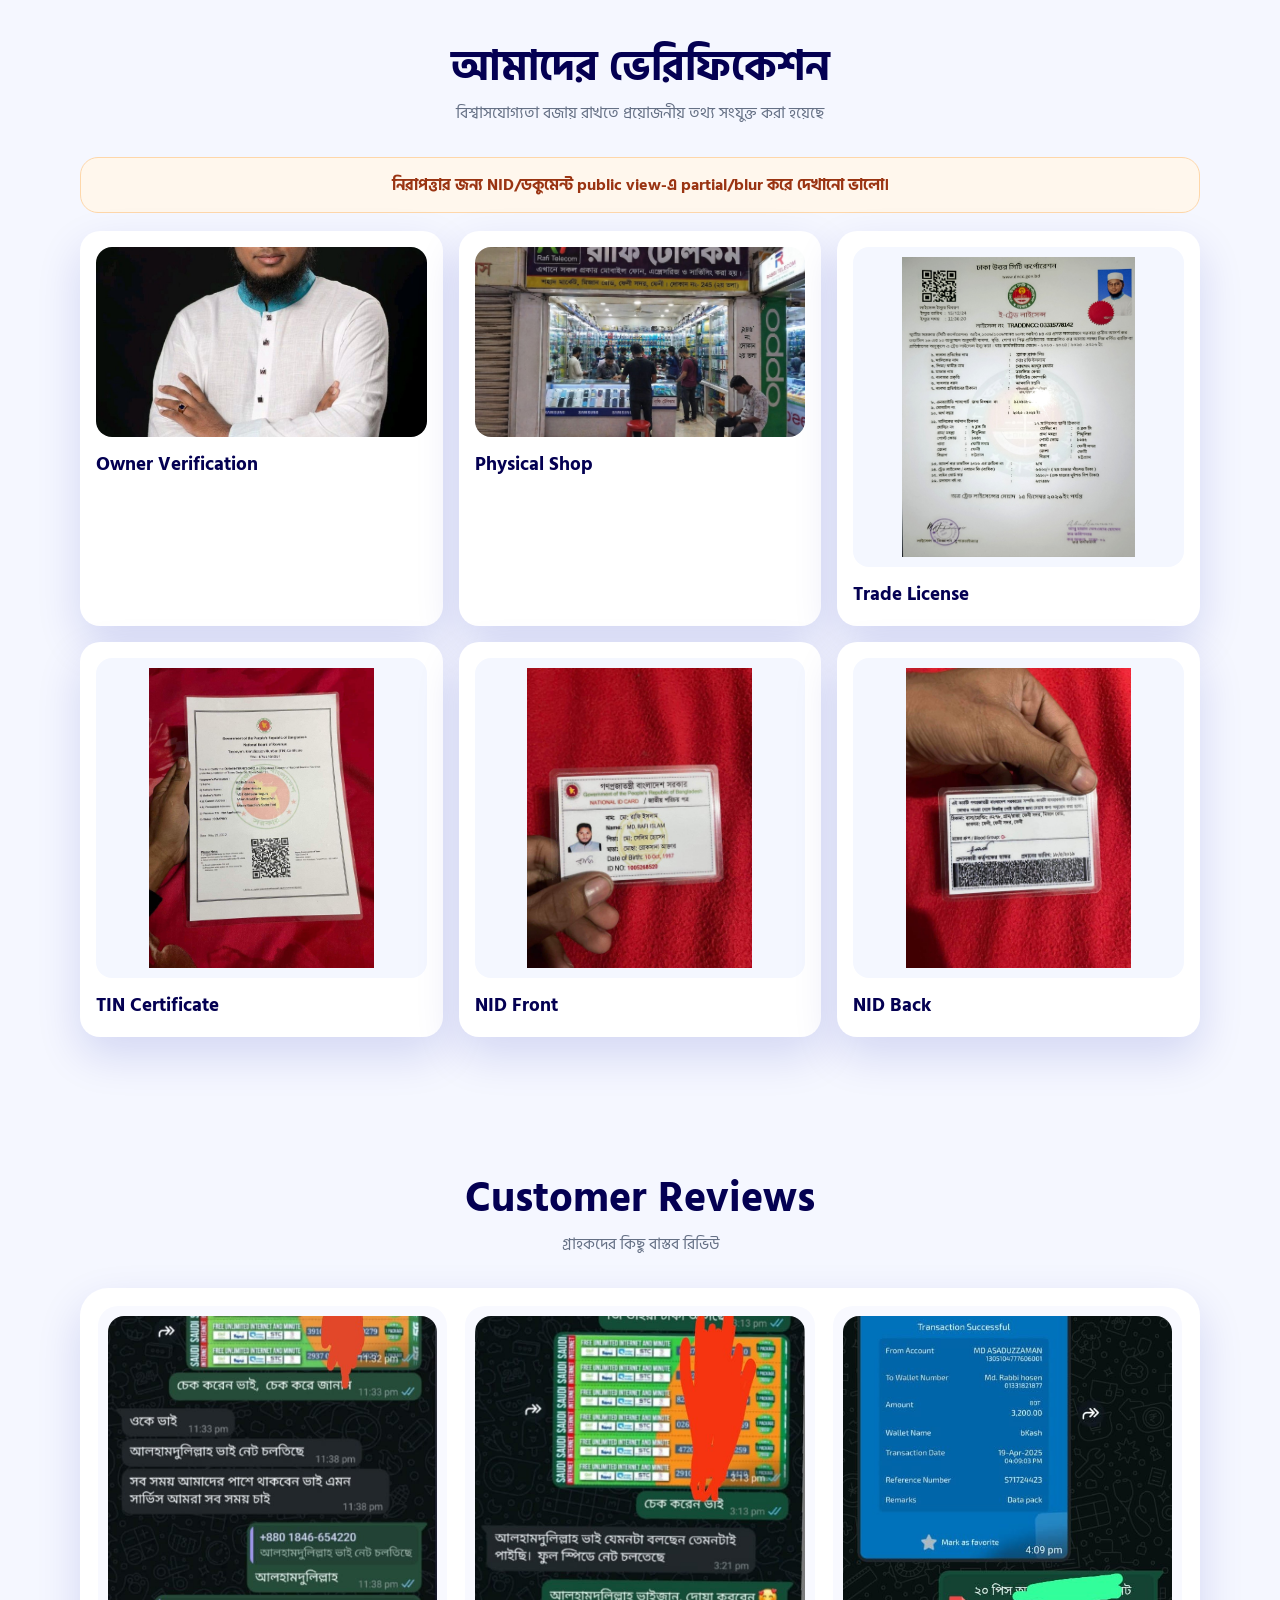
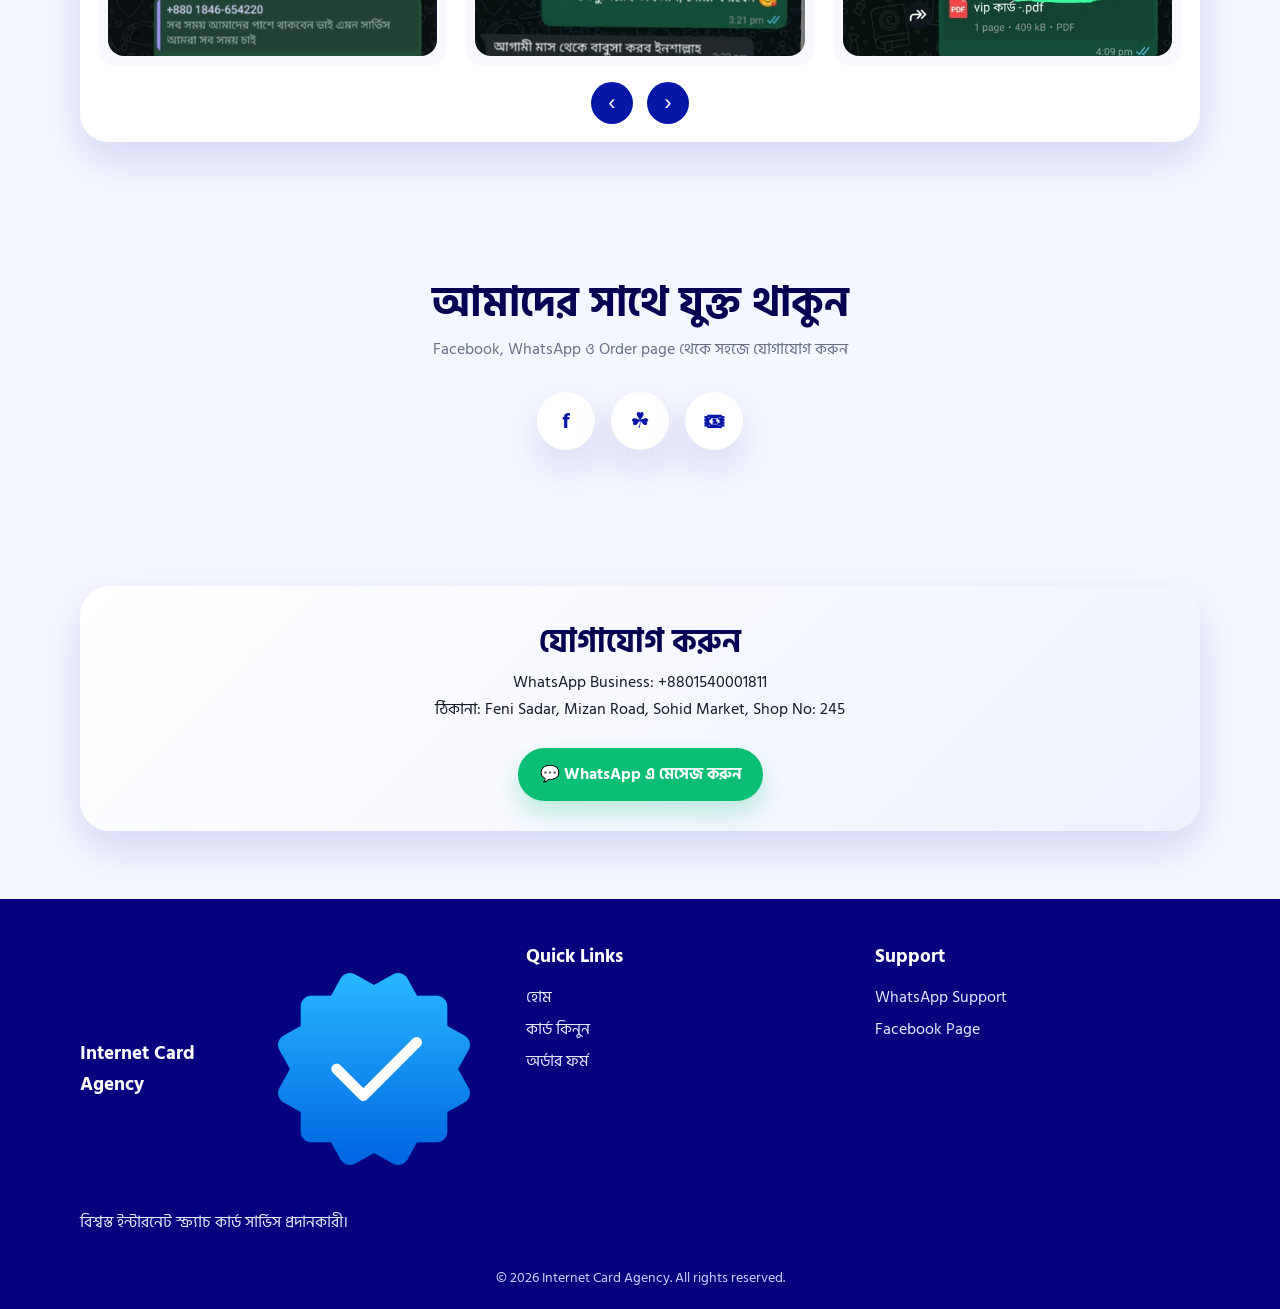
==== commit 64efc6b1: "Replace verify badge span with image" ====
--- a/index.html
+++ b/index.html
@@ -232,7 +232,7 @@
     <div>
       <h3 class="footer-title">
   Internet Card Agency
-  <span class="verify-badge small" aria-hidden="true"></span>
+  <img src="assets/images/fb-verified-badge.png" class="fb-verify-badge small" alt="Verified">
 </h3>
       <p>বিশ্বস্ত ইন্টারনেট স্ক্র্যাচ কার্ড সার্ভিস প্রদানকারী।</p>
     </div>
